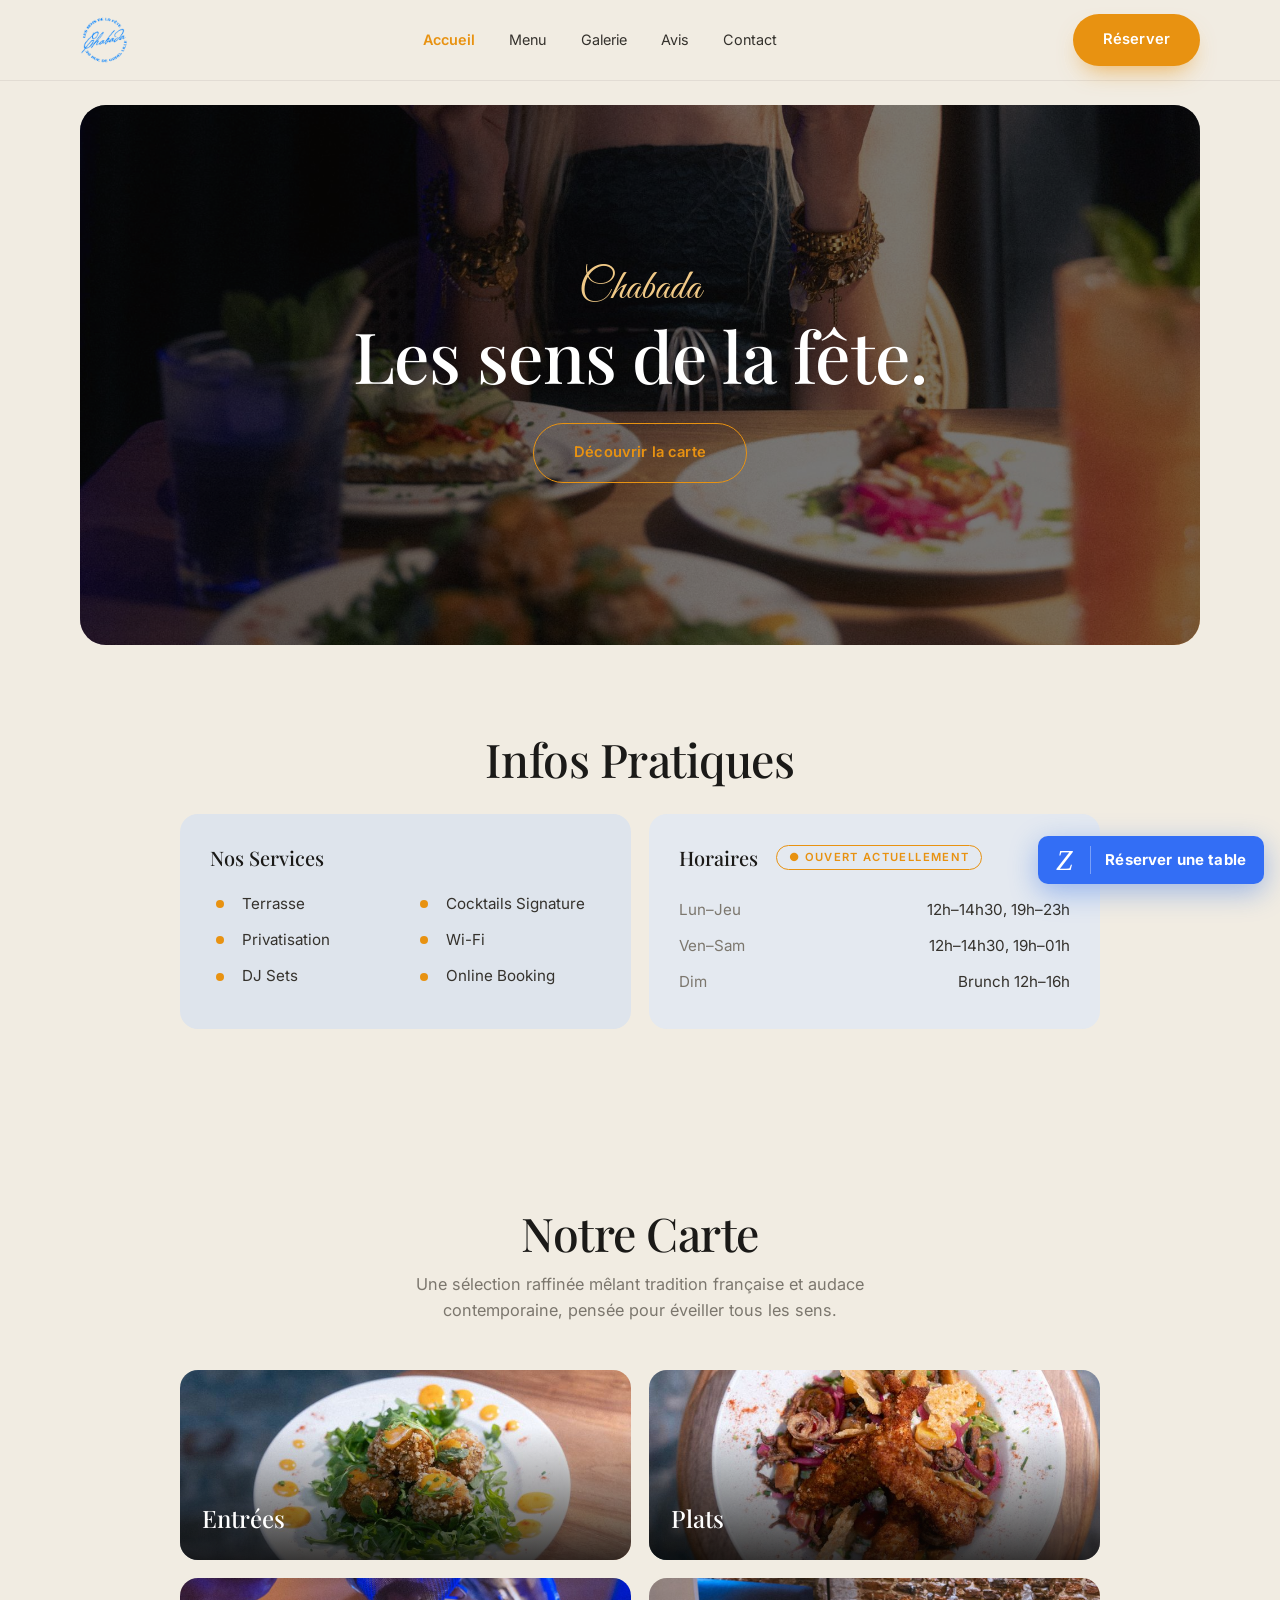
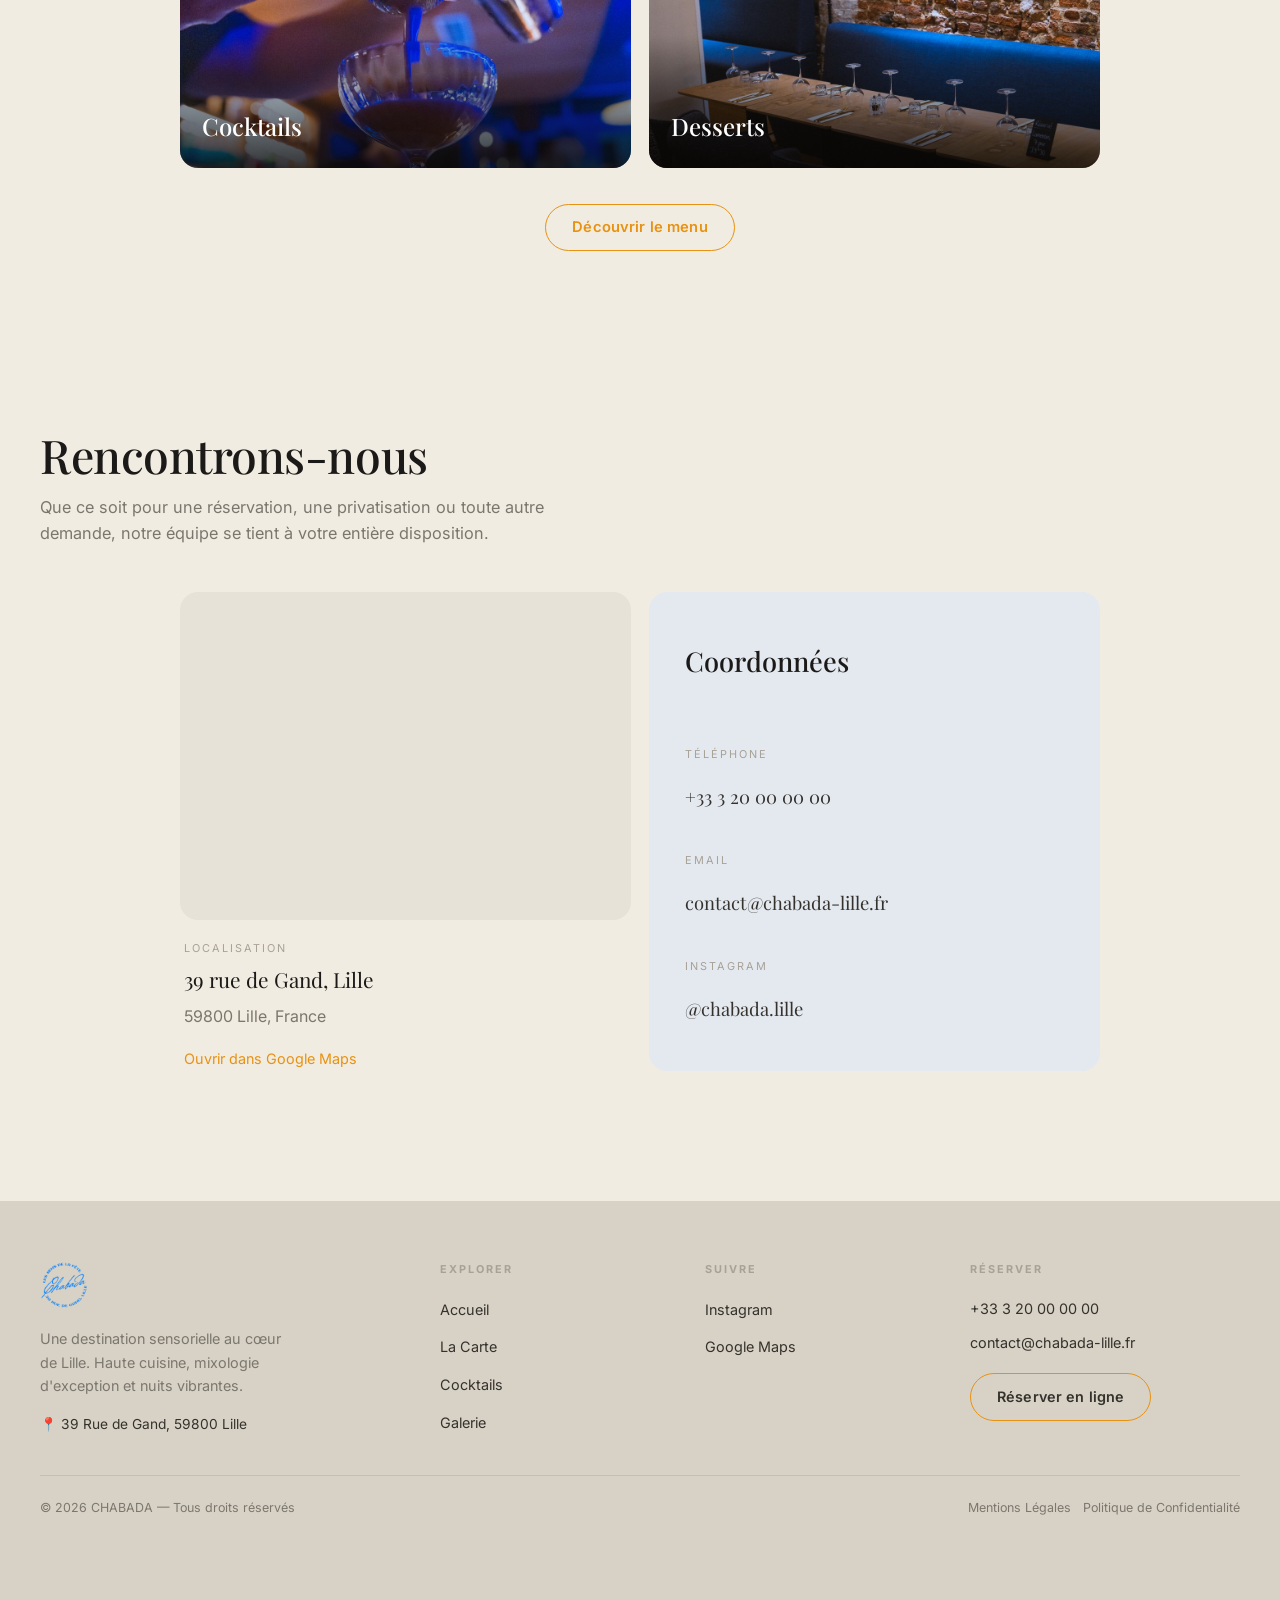
==== index.html @ d6d0cbfa "Initial commit: site CHABADA pour démo Co-authored-by: Cursor <cursoragent@cursor.com>" ====
<!DOCTYPE html>
<html lang="fr">
<head>
<meta charset="UTF-8" />
<meta name="viewport" content="width=device-width, initial-scale=1.0" />
<title>CHABADA — Bar · Restaurant · Cocktails · Lille</title>
<meta name="description" content="CHABADA — Les sens de la fête. Bar, restaurant et cocktails au cœur de Lille. Haute cuisine, mixologie d'exception et nuits vibrantes." />
<link rel="preconnect" href="https://fonts.googleapis.com" />
<link rel="preconnect" href="https://fonts.gstatic.com" crossorigin />
<link href="https://fonts.googleapis.com/css2?family=Playfair+Display:wght@400;500;600;700&family=Inter:wght@400;500;600&family=Great+Vibes&display=swap" rel="stylesheet" />
<link rel="stylesheet" href="styles.css" />
<link rel="icon" href="favicon.png" />
</head>
<body>

<header class="nav" id="nav">
  <div class="wrap">
    <a class="brand" href="index.html">
      <img class="brand-badge" src="logo.png" alt="CHABADA — Les sens de la fête" />
    </a>
    <nav>
      <ul class="nav-links">
        <li><a href="index.html" class="active">Accueil</a></li>
        <li><a href="carte.html">Menu</a></li>
        <li><a href="galerie.html">Galerie</a></li>
        <li><a href="avis.html">Avis</a></li>
        <li><a href="contact.html">Contact</a></li>
      </ul>
    </nav>
    <div class="nav-right">
      <a href="https://bookings.zenchef.com/results?rid=385591" class="btn btn-primary" target="_blank" rel="noopener noreferrer">Réserver</a>
    </div>
    <button class="nav-toggle" aria-label="Menu"><span></span><span></span><span></span></button>
  </div>
</header>

<section class="wrap">
  <div class="hero rounded-section">
    <div class="hero-media">
      <img src="images/hero.jpg" alt="Soirée au Chabada : menu, plats et cocktails" />
    </div>
    <div class="hero-inner">
      <span class="script-mark">Chabada</span>
      <h1 class="display">Les sens de la fête.</h1>
      <a href="carte.html" class="btn btn-ghost btn-lg">Découvrir la carte</a>
    </div>
  </div>
</section>

<section class="section wrap infos">
  <div class="section-head center reveal">
    <h2 class="display">Infos Pratiques</h2>
  </div>
  <div class="info-grid">
    <div class="panel reveal">
      <h3>Nos Services</h3>
      <div style="display:grid;grid-template-columns:1fr 1fr;gap:16px;">
        <ul class="info-list">
          <li><span class="ico" aria-hidden="true"></span> Terrasse</li>
          <li><span class="ico" aria-hidden="true"></span> Privatisation</li>
          <li><span class="ico" aria-hidden="true"></span> DJ Sets</li>
        </ul>
        <ul class="info-list">
          <li><span class="ico" aria-hidden="true"></span> Cocktails Signature</li>
          <li><span class="ico" aria-hidden="true"></span> Wi-Fi</li>
          <li><span class="ico" aria-hidden="true"></span> Online Booking</li>
        </ul>
      </div>
    </div>
    <div class="panel panel-2 reveal">
      <h3>Horaires <span class="status-open">● Ouvert actuellement</span></h3>
      <div class="hours-row"><span class="day">Lun–Jeu</span><span>12h–14h30, 19h–23h</span></div>
      <div class="hours-row"><span class="day">Ven–Sam</span><span>12h–14h30, 19h–01h</span></div>
      <div class="hours-row"><span class="day">Dim</span><span>Brunch 12h–16h</span></div>
    </div>
  </div>
</section>

<section class="section wrap">
  <div class="section-head center reveal">
    <h2 class="display">Notre Carte</h2>
    <p class="section-lead">Une sélection raffinée mêlant tradition française et audace contemporaine, pensée pour éveiller tous les sens.</p>
  </div>
  <div class="carte-grid reveal">
    <a class="carte-card" href="carte.html?tab=entrees"><img src="images/croquettes.jpg" alt="Entrées" loading="lazy"><span>Entrées</span></a>
    <a class="carte-card" href="carte.html?tab=plats"><img src="images/plat-poulet.jpg" alt="Plats" loading="lazy"><span>Plats</span></a>
    <a class="carte-card" href="carte.html?tab=cocktails"><img src="images/cocktails.jpg" alt="Cocktail préparé au bar" loading="lazy"><span>Cocktails</span></a>
    <a class="carte-card" href="carte.html?tab=desserts"><img src="images/vins.jpg" alt="Desserts" loading="lazy"><span>Desserts</span></a>
  </div>
  <div style="text-align:center;margin-top:36px;" class="reveal">
    <a href="carte.html" class="btn btn-ghost">Découvrir le menu</a>
  </div>
</section>

<section class="section wrap">
  <div class="section-head reveal">
    <h2 class="display">Rencontrons-nous</h2>
    <p class="section-lead">Que ce soit pour une réservation, une privatisation ou toute autre demande, notre équipe se tient à votre entière disposition.</p>
  </div>
  <div class="contact-grid">
    <div class="reveal">
      <div class="map-card">
        <iframe title="Localisation CHABADA" width="100%" height="320" style="border:0;filter:grayscale(.35) contrast(1.05);" loading="lazy" referrerpolicy="no-referrer-when-downgrade" allowfullscreen src="https://maps.google.com/maps?q=39+Rue+de+Gand,+59800+Lille,+France&amp;hl=fr&amp;z=16&amp;ie=UTF8&amp;iwloc=&amp;output=embed"></iframe>
      </div>
      <div class="map-meta">
        <div class="label">Localisation</div>
        <div class="addr">39 rue de Gand, Lille</div>
        <p style="color:var(--muted);margin:-8px 0 16px;">59800 Lille, France</p>
        <a href="https://share.google/hMv1XoTxmGASfq7OC" target="_blank" rel="noopener noreferrer" style="color:var(--amber);font-size:.9rem;">Ouvrir dans Google Maps</a>
      </div>
    </div>
    <div class="panel panel-2 reveal contact-direct">
      <h3>Coordonnées</h3>
      <div class="contact-line">
        <span class="label">Téléphone</span>
        <a href="tel:+33320000000">+33 3 20 00 00 00</a>
      </div>
      <div class="contact-line">
        <span class="label">Email</span>
        <a href="mailto:contact@chabada-lille.fr">contact@chabada-lille.fr</a>
      </div>
      <div class="contact-line">
        <span class="label">Instagram</span>
        <a href="https://www.instagram.com/chabada.lille?igsh=djIyaG9nZ2I1MGZv" target="_blank" rel="noopener noreferrer">@chabada.lille</a>
      </div>
    </div>
  </div>
</section>

<footer class="footer">
  <div class="wrap footer-main">
    <div class="about">
      <img class="badge-sm" src="logo.png" alt="CHABADA" />
      <p>Une destination sensorielle au cœur de Lille. Haute cuisine, mixologie d'exception et nuits vibrantes.</p>
      <div class="addr">📍 39 Rue de Gand, 59800 Lille</div>
    </div>
    <div class="fcol"><h5>Explorer</h5><ul><li><a href="index.html">Accueil</a></li><li><a href="carte.html">La Carte</a></li><li><a href="carte.html?tab=cocktails">Cocktails</a></li><li><a href="galerie.html">Galerie</a></li></ul></div>
    <div class="fcol"><h5>Suivre</h5><ul>
      <li><a href="https://www.instagram.com/chabada.lille?igsh=djIyaG9nZ2I1MGZv" target="_blank" rel="noopener noreferrer">Instagram</a></li>
      <li><a href="https://share.google/hMv1XoTxmGASfq7OC" target="_blank" rel="noopener noreferrer">Google Maps</a></li>
    </ul></div>
    <div class="fcol"><h5>Réserver</h5><div class="phone"><a href="tel:+33320000000">+33 3 20 00 00 00</a></div><div class="phone"><a href="mailto:contact@chabada-lille.fr">contact@chabada-lille.fr</a></div><a href="https://bookings.zenchef.com/results?rid=385591" class="btn btn-ghost" target="_blank" rel="noopener noreferrer">Réserver en ligne</a></div>
  </div>
  <div class="wrap footer-bottom">
    <span>© 2026 CHABADA — Tous droits réservés</span>
    <span><a href="mentions-legales.html">Mentions Légales</a> &nbsp; <a href="mentions-legales.html#donnees-personnelles">Politique de Confidentialité</a></span>
  </div>
</footer>

<script src="script.js"></script>
<div class="zc-widget-config" data-restaurant="385591" data-lang="fr" data-position="right" data-hide-default-button="true" data-auto-open="false" data-open-delay="0" aria-hidden="true"></div>
<div class="zenchef-reserve-anchor">
  <a class="zenchef-fab zenchef-fab--fixed" href="#" role="button" aria-label="Réserver une table — cliquer pour ouvrir">
    <span class="zenchef-fab__text">Réserver une table</span>
    <span class="zenchef-fab__divider" aria-hidden="true"></span>
    <span class="zenchef-fab__icon" aria-hidden="true">Z</span>
  </a>
</div>
<script src="js/zenchef-reserve.js"></script>
</body>
</html>
---- styles.css ----
/* ============================================================
   CHABADA — Restaurant, Lille
   Design system extracted from Figma
   ============================================================ */

:root {
  --cream:        #F1ECE2;
  --cream-2:      #ECE5D8;
  --card:         #DEE4EC;
  --card-2:       #E4E9F0;
  --ink:          #1B1A18;
  --ink-soft:     #35322D;
  --muted:        #7C776E;
  --muted-2:      #A7A196;
  --amber:        #E89211;
  --amber-hover:  #CE7E07;
  --footer:       #D8D2C6;
  --line:         rgba(27, 26, 24, 0.12);
  --line-soft:    rgba(27, 26, 24, 0.07);
  --radius:       18px;
  --radius-lg:    26px;
  --maxw:         1200px;
  --nav-h:        81px;
  --shadow:       0 24px 60px -30px rgba(27, 26, 24, 0.35);

  --font-serif: "Playfair Display", Georgia, "Times New Roman", serif;
  --font-sans:  "Inter", -apple-system, BlinkMacSystemFont, "Segoe UI", sans-serif;
  --font-script:"Great Vibes", cursive;
}

* { box-sizing: border-box; margin: 0; padding: 0; }

html { scroll-behavior: smooth; }

body {
  font-family: var(--font-sans);
  background: var(--cream);
  color: var(--ink);
  line-height: 1.6;
  -webkit-font-smoothing: antialiased;
  text-rendering: optimizeLegibility;
  overflow-x: hidden;
}

img { max-width: 100%; display: block; }
a { color: inherit; text-decoration: none; }
button { font-family: inherit; cursor: pointer; }

.wrap { width: 100%; max-width: var(--maxw); margin: 0 auto; padding: 0 40px; }

/* ---------- Typography ---------- */
.display {
  font-family: var(--font-serif);
  font-weight: 500;
  line-height: 1.05;
  letter-spacing: -0.01em;
  color: var(--ink);
}
h1.display { font-size: clamp(2.6rem, 6vw, 4.4rem); }
h2.display { font-size: clamp(2rem, 4vw, 2.9rem); }

.script { font-family: var(--font-script); font-weight: 400; }

.eyebrow {
  font-size: 0.72rem;
  letter-spacing: 0.22em;
  text-transform: uppercase;
  color: var(--amber);
  font-weight: 600;
}
.section-lead {
  color: var(--muted);
  max-width: 560px;
  font-size: 1.02rem;
  margin-top: 14px;
}

/* ---------- Buttons ---------- */
.btn {
  display: inline-flex;
  align-items: center;
  gap: 10px;
  border: none;
  border-radius: 999px;
  padding: 14px 30px;
  font-size: 0.92rem;
  font-weight: 600;
  letter-spacing: 0.01em;
  transition: transform .18s ease, background .18s ease, box-shadow .18s ease;
}
.btn-primary { background: var(--amber); color: #fff; box-shadow: 0 12px 24px -10px rgba(232,146,17,.7); }
.btn-primary:hover { background: var(--amber-hover); transform: translateY(-2px); }
.btn-ghost { background: transparent; border: 1.5px solid var(--amber); color: var(--amber); padding: 11px 26px; }
.btn-ghost:hover { background: var(--amber); color: #fff; }
.btn-block { width: 100%; justify-content: center; }
.btn-lg { padding: 17px 40px; }

/* ---------- Top navigation ---------- */
.nav {
  position: sticky;
  top: 0;
  z-index: 50;
  height: var(--nav-h);
  display: flex;
  align-items: center;
  background: rgba(241, 236, 226, 0.82);
  backdrop-filter: blur(14px);
  border-bottom: 1px solid var(--line-soft);
}
.nav .wrap { display: flex; align-items: center; justify-content: space-between; }
.brand { display: flex; align-items: center; gap: 12px; }
.brand-badge { width: 48px; height: 48px; object-fit: contain; display: block; }
.nav-links { display: flex; gap: 34px; list-style: none; }
.nav-links a {
  font-size: 0.9rem;
  color: var(--ink-soft);
  position: relative;
  padding: 4px 0;
  transition: color .15s ease;
}
.nav-links a:hover { color: var(--ink); }
.nav-links a.active { color: var(--amber); font-weight: 600; }
.nav-right { display: flex; align-items: center; gap: 22px; }
.nav-toggle { display: none; background: none; border: none; }
.nav-toggle span { display: block; width: 24px; height: 2px; background: var(--ink); margin: 5px 0; transition: .25s; }

/* ---------- Hero (home) ---------- */
.hero {
  position: relative;
  min-height: 540px;
  border-radius: 0;
  overflow: hidden;
  display: flex;
  align-items: center;
  justify-content: center;
  text-align: center;
  color: #fff;
  margin-top: 24px;
}
.hero-media { position: absolute; inset: 0; }
.hero-media img { width: 100%; height: 100%; object-fit: cover; }
.hero-media::after {
  content: "";
  position: absolute; inset: 0;
  background: rgba(10,8,6,.55);
}
.hero-inner { position: relative; z-index: 2; padding: 40px 24px; }
.hero .eyebrow { color: #f0c987; }
.hero h1 { color: #fff; margin: 6px 0 30px; }
.hero .script-mark { font-family: var(--font-script); font-size: 2.6rem; color: #f0c987; display: block; line-height: 1.1; }
.rounded-section { border-radius: var(--radius-lg); overflow: hidden; }

/* generic section spacing */
.section { padding: 90px 0; }
.section-head { margin-bottom: 46px; }
.section-head.center { text-align: center; }
.section-head.center .section-lead { margin-left: auto; margin-right: auto; }

/* ---------- Panels / cards ---------- */
.panel {
  background: var(--card);
  border-radius: var(--radius);
  padding: 36px;
}
.panel-2 { background: var(--card-2); }

/* Infos pratiques */
.infos .section-head { margin-bottom: 30px; }
.infos .info-grid { max-width: 920px; margin: 0 auto; gap: 18px; }
.infos .panel { padding: 28px 30px; }
.infos .panel h3 { font-size: 1.25rem; margin-bottom: 18px; }
.infos .info-list { gap: 12px; }
.info-grid { display: grid; grid-template-columns: 1fr 1fr; gap: 24px; margin-top: 34px; }
.info-list { list-style: none; display: grid; gap: 18px; }
.info-list li { display: flex; align-items: center; gap: 12px; color: var(--ink-soft); font-size: .95rem; }
.info-list .ico { flex: none; width: 8px; height: 8px; border-radius: 50%; background: var(--amber); margin: 0 6px; }
.panel h3 { font-family: var(--font-serif); font-size: 1.4rem; font-weight: 500; margin-bottom: 22px; display: flex; flex-wrap: wrap; align-items: center; gap: 10px 18px; }
.hours-row { display: flex; justify-content: space-between; padding: 6px 0; font-size: .95rem; color: var(--ink-soft); }
.hours-row .day { color: var(--muted); }
.status-open { font-family: var(--font-sans); color: var(--amber); font-size: .7rem; letter-spacing: .12em; text-transform: uppercase; font-weight: 600; padding: 6px 12px; border: 1px solid currentColor; border-radius: 999px; line-height: 1; }

/* ---------- Carte category cards (home) ---------- */
.carte-grid { display: grid; grid-template-columns: 1fr 1fr; gap: 18px; max-width: 920px; margin: 0 auto; }
.carte-card {
  position: relative;
  height: 190px;
  border-radius: var(--radius);
  overflow: hidden;
  display: flex;
  align-items: flex-end;
}
.carte-card img { position: absolute; inset: 0; width: 100%; height: 100%; object-fit: cover; transition: transform .6s ease; }
.carte-card::after { content:""; position:absolute; inset:0; background: linear-gradient(180deg, transparent 30%, rgba(8,6,4,.8) 100%); }
.carte-card span {
  position: relative; z-index: 2; color: #fff;
  font-family: var(--font-serif); font-size: 1.5rem; font-weight: 500;
  padding: 22px;
}
.carte-card:hover img { transform: scale(1.06); }

/* ---------- Contact / map / form ---------- */
.contact-grid { display: grid; grid-template-columns: 1fr 1fr; gap: 18px; max-width: 920px; margin: 0 auto; }
.map-card { border-radius: var(--radius); overflow: hidden; background: #e7e2d7; min-height: 260px; position: relative; }
.map-card img { width: 100%; height: 100%; object-fit: cover; filter: grayscale(.2); }
.map-meta { padding: 20px 4px 0; }
.map-meta .label { font-size: .68rem; letter-spacing: .18em; text-transform: uppercase; color: var(--muted-2); }
.map-meta .addr { font-family: var(--font-serif); font-size: 1.3rem; margin: 6px 0 16px; }

.form { display: grid; gap: 22px; }
.field { display: grid; gap: 8px; }
.field label { font-size: .68rem; letter-spacing: .16em; text-transform: uppercase; color: var(--muted); font-weight: 600; }
.field input, .field textarea, .field select {
  font-family: inherit; font-size: .98rem; color: var(--ink);
  background: transparent; border: none; border-bottom: 1.5px solid var(--line);
  padding: 10px 2px; outline: none; transition: border-color .2s;
}
.field input:focus, .field textarea:focus, .field select:focus { border-color: var(--amber); }
.field textarea { resize: vertical; min-height: 60px; }
.form-row { display: grid; grid-template-columns: 1fr 1fr; gap: 22px; }

/* ---------- La Carte (menu) ---------- */
.page-head .menu-mode { margin-top: 20px; }
.menu-mode {
  display: flex;
  flex-wrap: wrap;
  align-items: baseline;
  gap: 28px;
}
.menu-mode-link {
  display: inline-block;
  font-family: var(--font-serif);
  font-size: 1.15rem;
  font-weight: 500;
  line-height: 1.3;
  color: var(--muted);
  background: transparent;
  box-shadow: none;
  padding: 0 0 4px;
  margin: 0;
  text-decoration: none;
  appearance: none;
  -webkit-appearance: none;
  border-top: 0;
  border-left: 0;
  border-right: 0;
  border-bottom: 2px solid transparent;
}
.menu-mode-link:hover { color: var(--ink); }
.menu-mode-link.is-active {
  color: var(--ink);
  border-bottom-color: #E89211;
}
.menu-tabs { display: flex; flex-wrap: wrap; gap: 22px; align-items: center; margin: 8px 0 44px; }
.tab[hidden] { display: none !important; }
.tab {
  display: inline;
  border: 0;
  background: none;
  box-shadow: none;
  appearance: none;
  -webkit-appearance: none;
  padding: 0;
  border-radius: 0;
  color: var(--muted);
  font-size: .92rem;
  font-weight: 500;
}
.tab:hover { background: none; color: var(--ink); }
.tab.active { background: none; color: var(--ink); }
.search-box { margin-left: auto; display: flex; align-items: center; gap: 8px; background: #fff; border-radius: 999px; padding: 9px 18px; border: 1px solid var(--line); }
.search-box input { border: none; outline: none; background: transparent; font-family: inherit; font-size: .9rem; }
.menu-layout { display: grid; grid-template-columns: 1.15fr 0.85fr; gap: 46px; align-items: start; }
.menu-list { display: grid; }
.menu-item { padding: 22px 0; border-bottom: 1px solid var(--line-soft); }
.menu-item--has-image { cursor: pointer; transition: background .15s ease; border-radius: 10px; padding-left: 10px; padding-right: 10px; margin-left: -10px; margin-right: -10px; }
.menu-item--has-image:hover { background: rgba(0,0,0,.03); }
.menu-item-head { display: flex; justify-content: space-between; align-items: baseline; gap: 16px; }
.menu-item-head h4 { font-family: var(--font-serif); font-size: 1.3rem; font-weight: 500; }
.menu-item-head .price { color: var(--amber); font-weight: 600; white-space: nowrap; }
.menu-item p { color: var(--muted); font-size: .86rem; margin-top: 8px; max-width: 460px; }
.menu-item-allergens { font-size: .78rem !important; color: var(--muted-2) !important; }
.menu-empty { color: var(--muted); font-size: .95rem; padding: 28px 0; }
.contact-direct { display: grid; gap: 28px; }
.contact-direct h3 { font-family: var(--font-serif); font-size: 1.7rem; font-weight: 500; }
.contact-direct .contact-line { display: grid; gap: 6px; }
.contact-direct .contact-line .label { font-size: .68rem; letter-spacing: .18em; text-transform: uppercase; color: var(--muted-2); }
.contact-direct .contact-line a { color: var(--ink-soft); font-size: 1.15rem; font-family: var(--font-serif); }
.contact-direct .contact-line a:hover { color: var(--amber); }
.legal-doc { max-width: 720px; padding-bottom: 80px; }
.legal-doc-title { font-family: var(--font-serif); font-size: clamp(2rem, 4vw, 2.8rem); font-weight: 500; margin-bottom: 10px; }
.legal-doc-updated { color: var(--muted); font-size: .9rem; margin-bottom: 36px; }
.legal-section { display: grid; gap: 16px; }
.legal-section h2 { font-family: var(--font-serif); font-size: 1.4rem; font-weight: 500; }
.legal-section p { color: var(--ink-soft); line-height: 1.65; }
.legal-section a { color: var(--amber); }
.legal-doc-back { margin-top: 40px; }
.legal-doc-back a { color: var(--ink-soft); }
.menu-feature { position: relative; border-radius: var(--radius); overflow: hidden; min-height: 420px; display: flex; align-items: flex-end; color: #fff; position: sticky; top: 110px; }
.menu-feature img { position: absolute; inset: 0; width: 100%; height: 100%; object-fit: cover; }
.menu-feature::after { content:""; position:absolute; inset:0; background: linear-gradient(180deg, transparent 40%, rgba(6,5,4,.82) 100%); }
.menu-feature .cap { position: relative; z-index: 2; padding: 28px; }
.menu-feature .cap small { font-size: .68rem; letter-spacing: .18em; text-transform: uppercase; color: #f0c987; }
.menu-feature .cap h3 { font-family: var(--font-serif); font-size: 1.8rem; font-weight: 500; margin-top: 6px; }

/* ---------- Galerie ---------- */
.gallery { columns: 4; column-gap: 14px; }
.gallery figure { break-inside: avoid; margin-bottom: 14px; border-radius: var(--radius); overflow: hidden; }
.gallery img { width: 100%; transition: transform .6s ease; }
.gallery figure:hover img { transform: scale(1.05); }

/* ---------- Avis ---------- */
.avis-head { text-align: center; }
.avis-head h1 { justify-content: center; }
.avis-head .section-lead { margin: 0 auto; }
.avis-cta { text-align: center; margin-top: 36px; }
.reviews-grid { display: grid; grid-template-columns: repeat(3, 1fr); gap: 18px; }
.review {
  background: var(--card-2); border-radius: var(--radius); padding: 26px;
  display: flex; flex-direction: column; gap: 14px;
}
.review.tall { grid-row: span 1; }
.stars { color: var(--amber); letter-spacing: 3px; font-size: .95rem; }
.review q { font-family: var(--font-serif); font-size: 1.08rem; font-weight: 500; line-height: 1.4; quotes: "“" "”"; }
.review-foot { display: flex; justify-content: space-between; align-items: flex-end; margin-top: auto; }
.review-foot .who { color: var(--amber); font-weight: 600; font-size: .8rem; letter-spacing: .05em; }
.review-foot .who small { display:block; color: var(--muted); font-weight: 400; letter-spacing: 0; }
.review-foot .when { color: var(--muted-2); font-size: .8rem; }
.review-media { position: relative; overflow: hidden; padding: 0; min-height: 300px; display:flex; align-items:flex-end; color:#fff; }
.review-media img { position:absolute; inset:0; width:100%; height:100%; object-fit:cover; }
.review-media::after { content:""; position:absolute; inset:0; background: linear-gradient(180deg,transparent 45%, rgba(6,5,4,.8)); }
.review-media h3 { position: relative; z-index:2; font-family: var(--font-serif); font-size:1.5rem; font-weight:500; padding: 26px; }

/* ---------- Reservation ---------- */
.reserve-wrap { min-height: calc(100vh - var(--nav-h)); display: grid; place-items: center; padding: 60px 0; }
.reserve-card {
  width: 100%; max-width: 520px; background: var(--cream-2);
  border-radius: var(--radius-lg); padding: 46px; box-shadow: var(--shadow);
}
.reserve-card .badge-lg { width: 72px; height: 72px; object-fit: contain; display:block; margin-bottom: 22px; }
.reserve-card h2 { font-family: var(--font-serif); font-weight: 500; font-size: 2rem; margin-bottom: 30px; }

/* ---------- Page header (inner pages) ---------- */
.page-head { padding-block: 70px 10px; }
.center-head { text-align: center; }
.center-head h1 { justify-content: center; }
.center-head .section-lead { margin: 0 auto; }
.page-head h1 { display: flex; align-items: baseline; gap: 18px; flex-wrap: wrap; }
.page-head .script { font-size: clamp(2.4rem,5vw,3.6rem); color: var(--ink); font-weight: 400; }

/* ---------- Footer ---------- */
.footer { background: var(--footer); margin-top: 40px; }
.footer-main { display: grid; grid-template-columns: 1.6fr 1fr 1fr 1.2fr; gap: 40px; padding: 60px 0 40px; }
.footer .about { max-width: 260px; color: var(--muted); font-size: .9rem; }
.footer .about .badge-sm { width: 48px; height: 48px; object-fit: contain; display:block; margin-bottom: 18px; }
.footer .addr { display:flex; gap:8px; align-items:center; margin-top: 16px; color: var(--ink-soft); font-size: .86rem; }
.footer col, .footer .fcol { display: block; }
.fcol h5 { font-size: .68rem; letter-spacing: .18em; text-transform: uppercase; color: var(--muted-2); margin-bottom: 18px; }
.fcol ul { list-style: none; display: grid; gap: 12px; }
.fcol a { color: var(--ink-soft); font-size: .9rem; }
.fcol a:hover { color: var(--amber); }
.footer .phone { color: var(--ink-soft); font-size: .95rem; margin-bottom: 10px; }
.footer .phone a { color: inherit; }
.footer .fcol .btn { margin-top: 8px; }
.footer-bottom { border-top: 1px solid rgba(27,26,24,.1); padding: 22px 0 90px; display: flex; justify-content: space-between; font-size: .78rem; color: var(--muted); }
.footer-bottom a { color: var(--muted); }
.footer-bottom a:hover { color: var(--ink); }

/* ---------- Reveal animation (progressive enhancement) ---------- */
/* Content is visible by default; only hidden once JS confirms it can animate it back in. */
.js .reveal { opacity: 0; transform: translateY(22px); transition: opacity .7s ease, transform .7s ease; }
.js .reveal.in { opacity: 1; transform: none; }
@media (prefers-reduced-motion: reduce) {
  .js .reveal { opacity: 1; transform: none; transition: none; }
}

/* ---------- Responsive ---------- */
@media (max-width: 900px) {
  .wrap { padding: 0 22px; }
  .nav-links, .nav-right .btn { display: none; }
  .nav-toggle { display: block; }
  .nav.open .nav-links {
    display: flex; position: absolute; top: var(--nav-h); left: 0; right: 0;
    flex-direction: column; gap: 4px; background: var(--cream); padding: 18px 22px;
    border-bottom: 1px solid var(--line);
  }
  .nav.open .nav-right { display: flex; }
  .info-grid, .carte-grid, .contact-grid, .reviews-grid, .menu-layout, .form-row { grid-template-columns: 1fr; }
  .gallery { columns: 3; }
  .footer-main { grid-template-columns: 1fr 1fr; gap: 30px; }
  .section { padding: 60px 0; }
  .menu-feature { position: static; min-height: 300px; }
  .footer .about { grid-column: 1 / -1; }
}
@media (max-width: 520px) {
  .gallery { columns: 2; column-gap: 10px; }
  .gallery figure { margin-bottom: 10px; }
  .footer-main { grid-template-columns: 1fr; }
  .reserve-card { padding: 30px 24px; }
  .panel { padding: 26px; }
}

/* ---------- Zenchef (même bouton que Resto open soon) ---------- */
.zenchef-fab {
  display: inline-flex;
  align-items: center;
  min-height: 48px;
  padding: 0;
  border: 0;
  border-radius: 10px;
  background: #336ef5;
  color: #fff;
  text-decoration: none;
  box-shadow: 0 8px 28px rgba(33, 102, 232, 0.4);
  transition: transform .2s ease, box-shadow .2s ease;
}
.zenchef-reserve-anchor {
  position: fixed;
  right: max(16px, env(safe-area-inset-right, 0px));
  bottom: max(16px, env(safe-area-inset-bottom, 0px));
  z-index: 9999;
  display: flex;
  flex-direction: column;
  align-items: flex-end;
  gap: 12px;
}
.zenchef-reserve-anchor .zenchef-fab--fixed {
  position: relative;
  left: auto !important;
  right: auto !important;
  bottom: auto !important;
  top: auto !important;
  flex-direction: row-reverse;
}
.zenchef-fab--fixed {
  position: fixed;
  left: auto !important;
  right: max(16px, env(safe-area-inset-right, 0px)) !important;
  bottom: max(16px, env(safe-area-inset-bottom, 0px)) !important;
  top: auto !important;
  flex-direction: row-reverse;
  z-index: 9999;
}
body .zc-widget-button,
body .zc-floating-button,
body [data-zc-floating],
body button[class*="zc-"]:not(.zenchef-fab),
body a[class*="zc-"][class*="button"]:not(.zenchef-fab),
body div[class*="zc-floating"]:not(.zenchef-fab),
body div[class*="zc-button"]:not(.zenchef-fab) {
  display: none !important;
  visibility: hidden !important;
  pointer-events: none !important;
}
.zc-booking-panel-positioned { pointer-events: auto !important; visibility: visible !important; background: transparent !important; box-shadow: none !important; border: 0 !important; border-radius: 0 !important; }
html.zc-panel-above-fab iframe.zc-booking-panel-positioned { min-height: 440px; background: transparent !important; }
html:not(.zc-user-opened) iframe[src*="zenchef"],
html:not(.zc-user-opened) iframe[src*="bookings.zenchef"] {
  display: none !important;
  visibility: hidden !important;
  pointer-events: none !important;
}
.zenchef-fab:hover { transform: translateY(-2px); box-shadow: 0 12px 36px rgba(33, 102, 232, .5); color: #fff; }
.zenchef-fab:focus-visible { outline: 2px solid var(--ink); outline-offset: 3px; }
.zenchef-fab__icon {
  display: flex; align-items: center; justify-content: center;
  width: 52px; flex-shrink: 0;
  font-family: Georgia, "Times New Roman", serif;
  font-size: 30px; font-style: italic; font-weight: 400; line-height: 1; color: #fff;
}
.zenchef-fab__divider { width: 1px; height: 28px; flex-shrink: 0; background: rgba(255,255,255,.35); }
.zenchef-fab__text {
  padding: 0 18px 0 14px;
  font-family: var(--font-sans);
  font-size: 15px; font-weight: 700; line-height: 1.2; letter-spacing: .01em;
  white-space: nowrap; color: #fff;
}
@media (max-width: 480px) {
  .zenchef-fab { min-height: 44px; }
  .zenchef-fab__icon { width: 46px; font-size: 26px; }
  .zenchef-fab__text { padding: 0 14px 0 12px; font-size: 14px; }
}
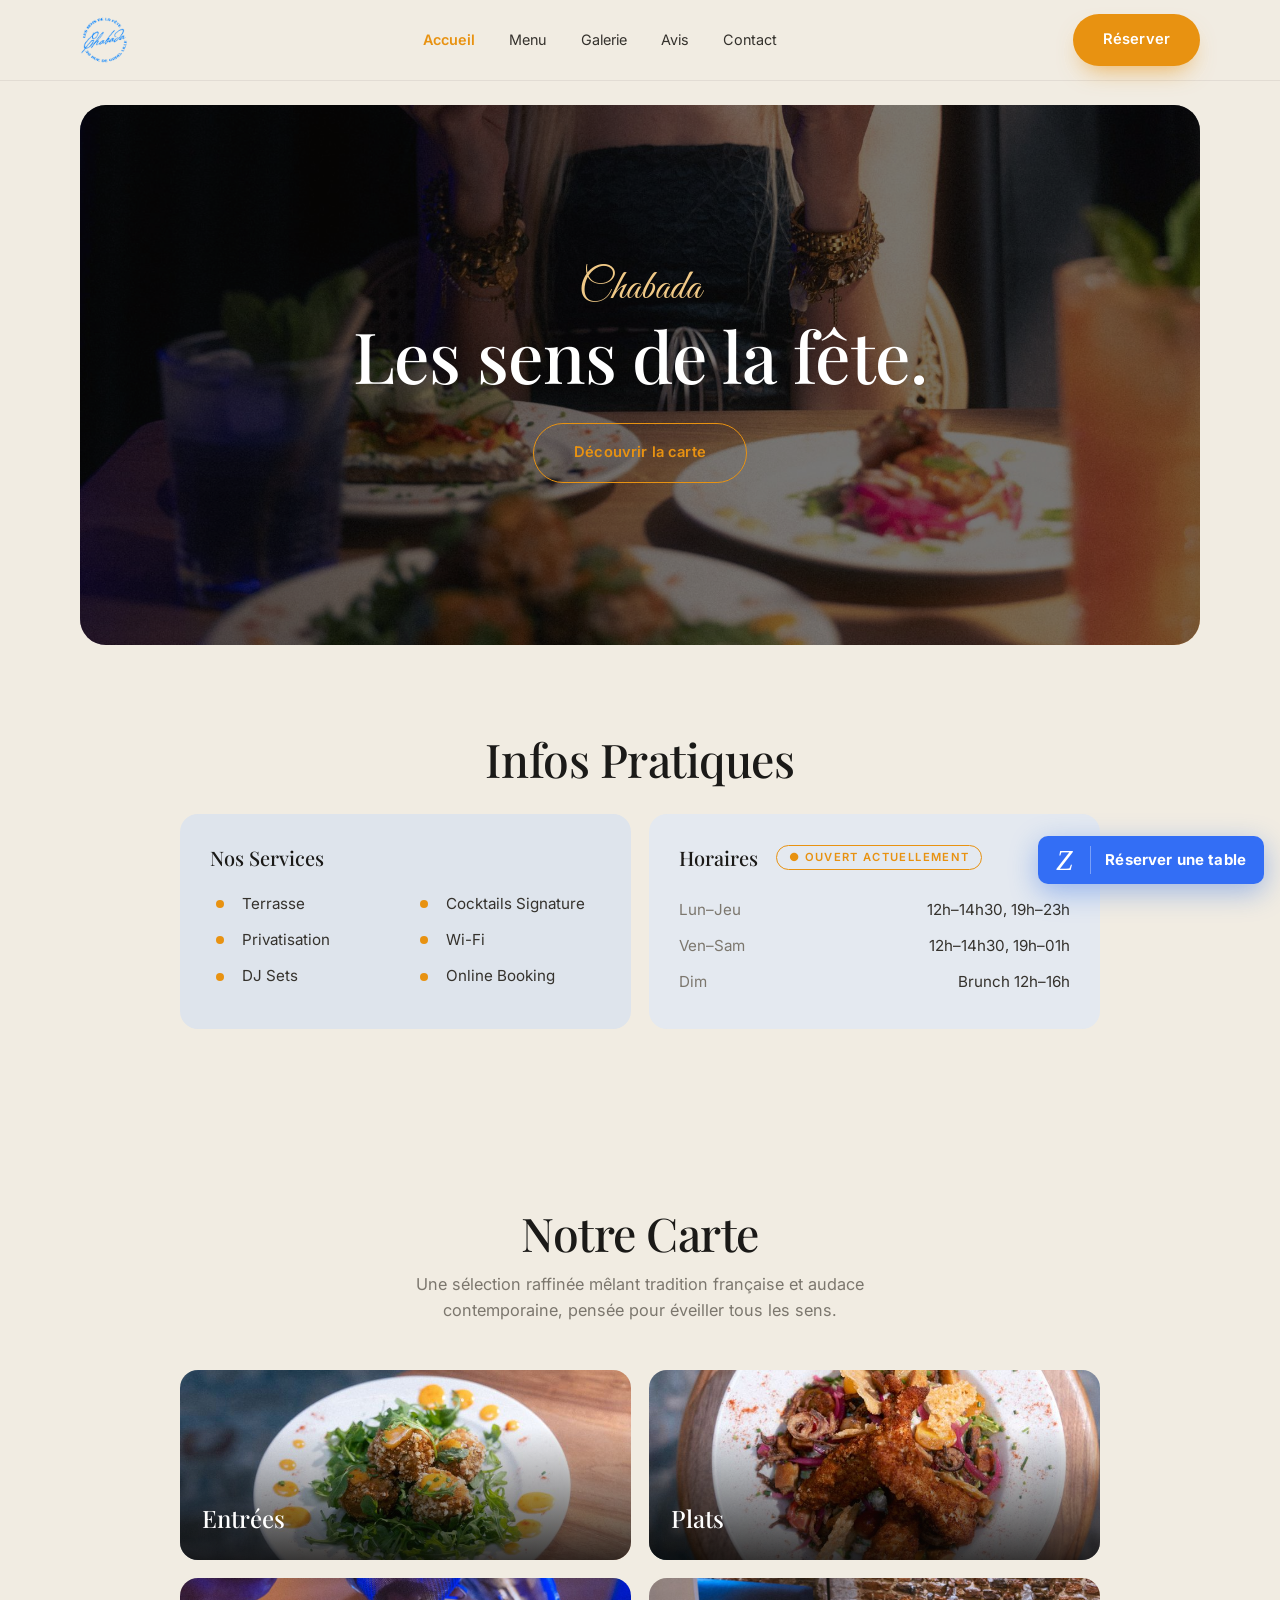
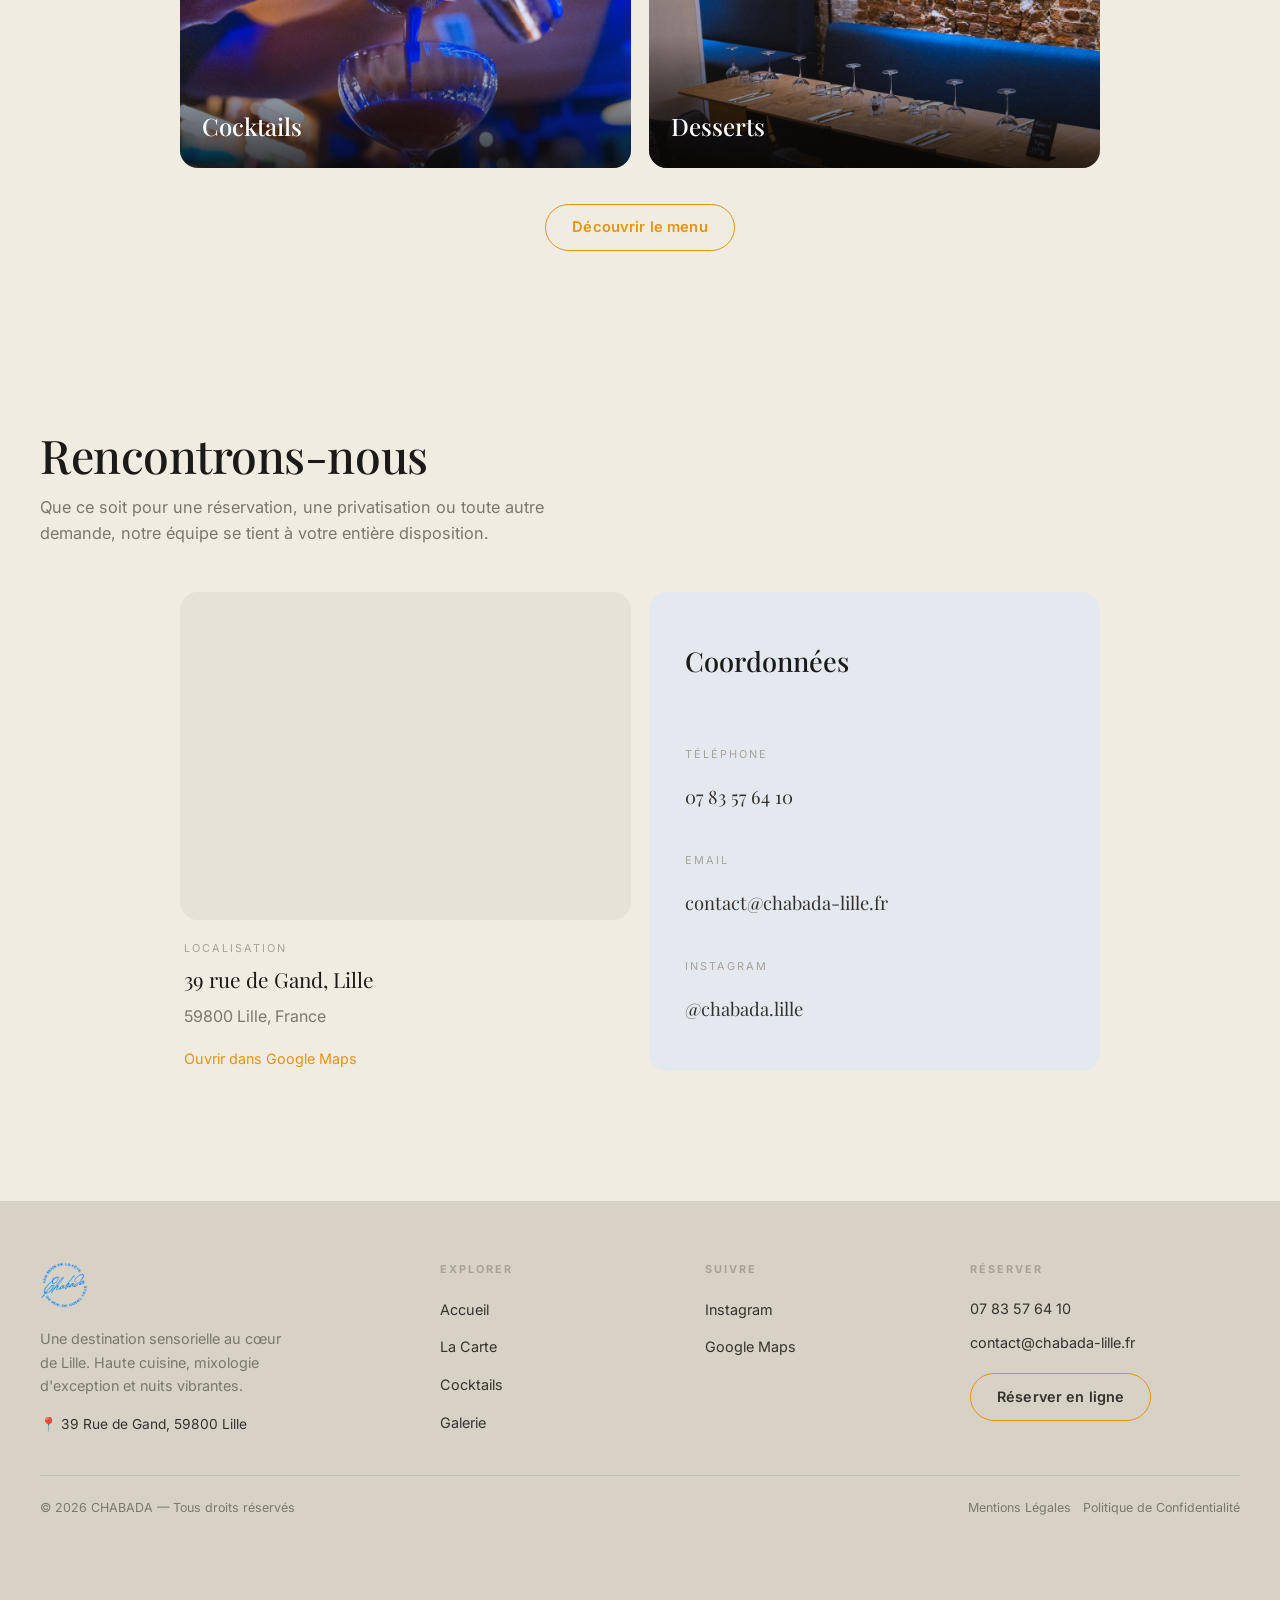
==== commit 3da851f2: "Simplifie le texte galerie et complete les mentions legales. Co-authored-by: Cursor <cursoragent@cur" ====
--- a/index.html
+++ b/index.html
@@ -1,4 +1,4 @@
-<!DOCTYPE html>
+﻿<!DOCTYPE html>
 <html lang="fr">
 <head>
 <meta charset="UTF-8" />
@@ -113,7 +113,7 @@
       <h3>Coordonnées</h3>
       <div class="contact-line">
         <span class="label">Téléphone</span>
-        <a href="tel:+33320000000">+33 3 20 00 00 00</a>
+        <a href="tel:+33783576410">07 83 57 64 10</a>
       </div>
       <div class="contact-line">
         <span class="label">Email</span>
@@ -139,7 +139,7 @@
       <li><a href="https://www.instagram.com/chabada.lille?igsh=djIyaG9nZ2I1MGZv" target="_blank" rel="noopener noreferrer">Instagram</a></li>
       <li><a href="https://share.google/hMv1XoTxmGASfq7OC" target="_blank" rel="noopener noreferrer">Google Maps</a></li>
     </ul></div>
-    <div class="fcol"><h5>Réserver</h5><div class="phone"><a href="tel:+33320000000">+33 3 20 00 00 00</a></div><div class="phone"><a href="mailto:contact@chabada-lille.fr">contact@chabada-lille.fr</a></div><a href="https://bookings.zenchef.com/results?rid=385591" class="btn btn-ghost" target="_blank" rel="noopener noreferrer">Réserver en ligne</a></div>
+    <div class="fcol"><h5>Réserver</h5><div class="phone"><a href="tel:+33783576410">07 83 57 64 10</a></div><div class="phone"><a href="mailto:contact@chabada-lille.fr">contact@chabada-lille.fr</a></div><a href="https://bookings.zenchef.com/results?rid=385591" class="btn btn-ghost" target="_blank" rel="noopener noreferrer">Réserver en ligne</a></div>
   </div>
   <div class="wrap footer-bottom">
     <span>© 2026 CHABADA — Tous droits réservés</span>
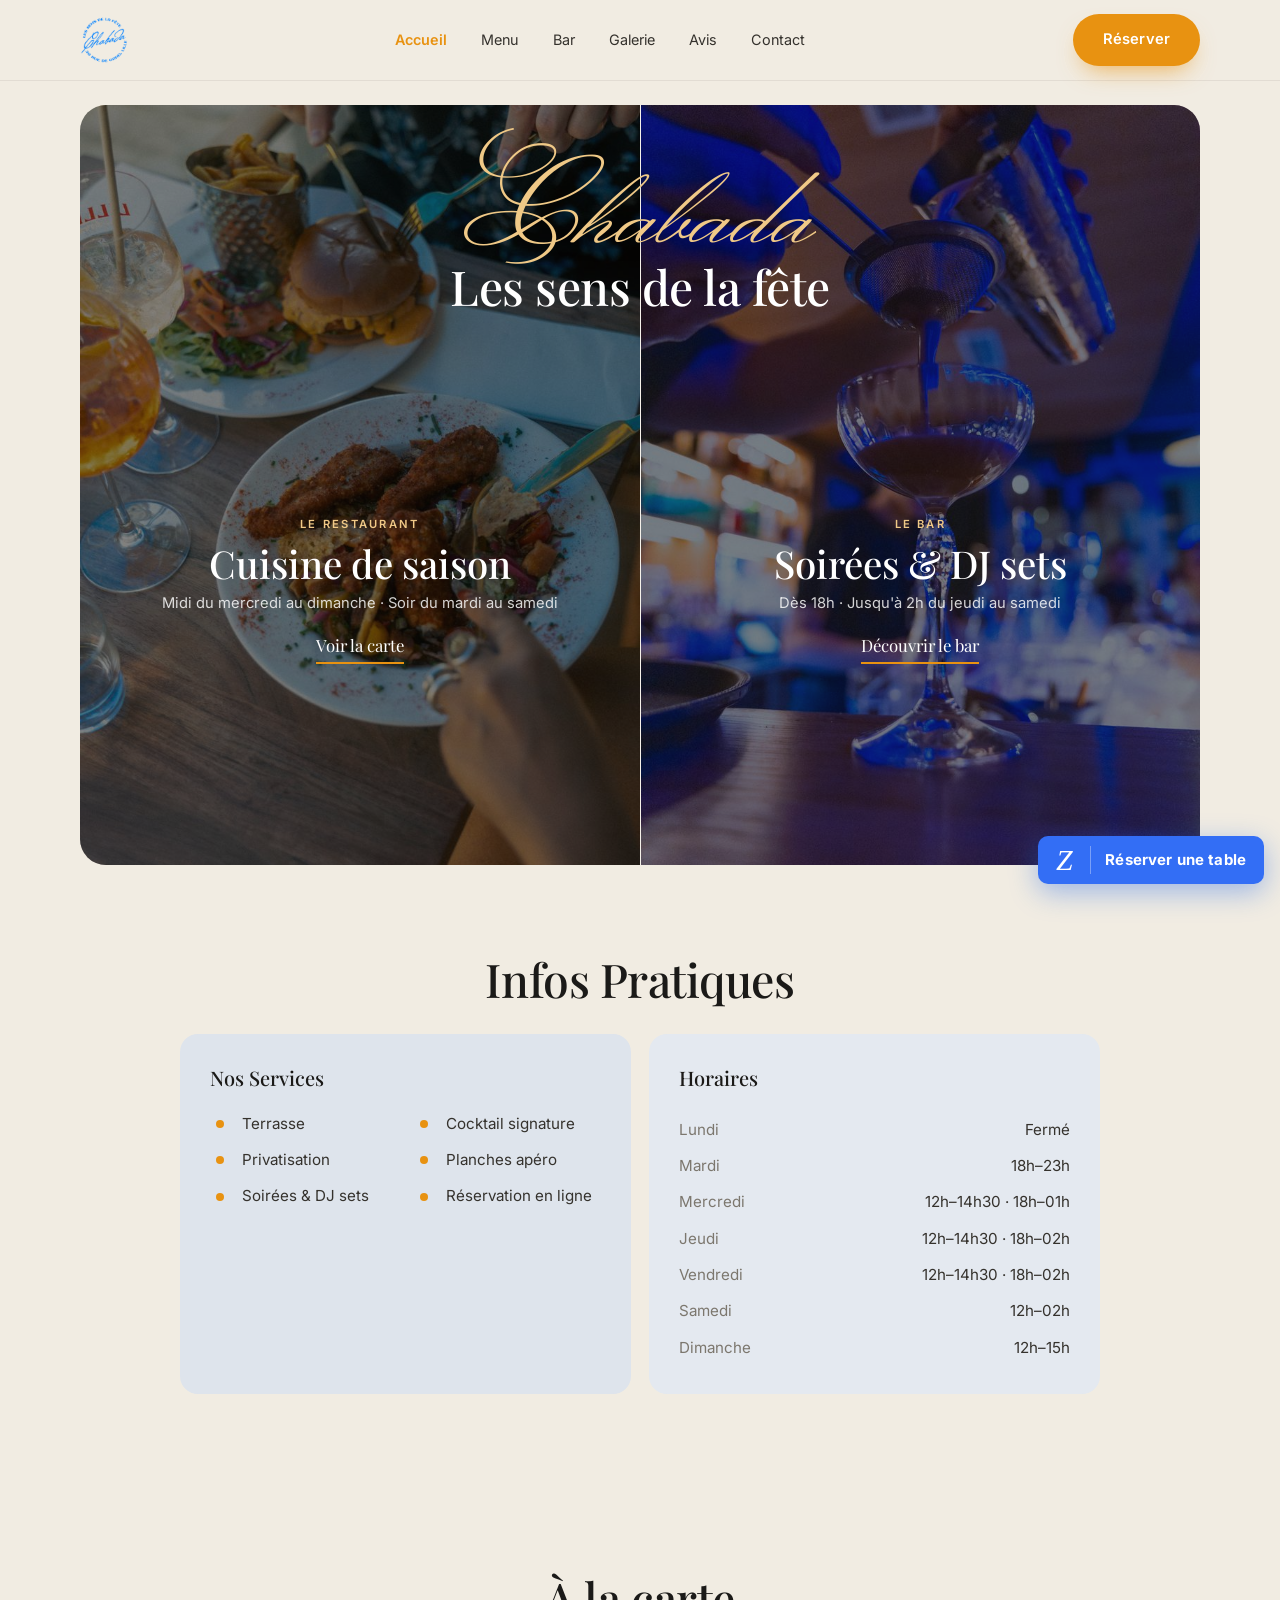
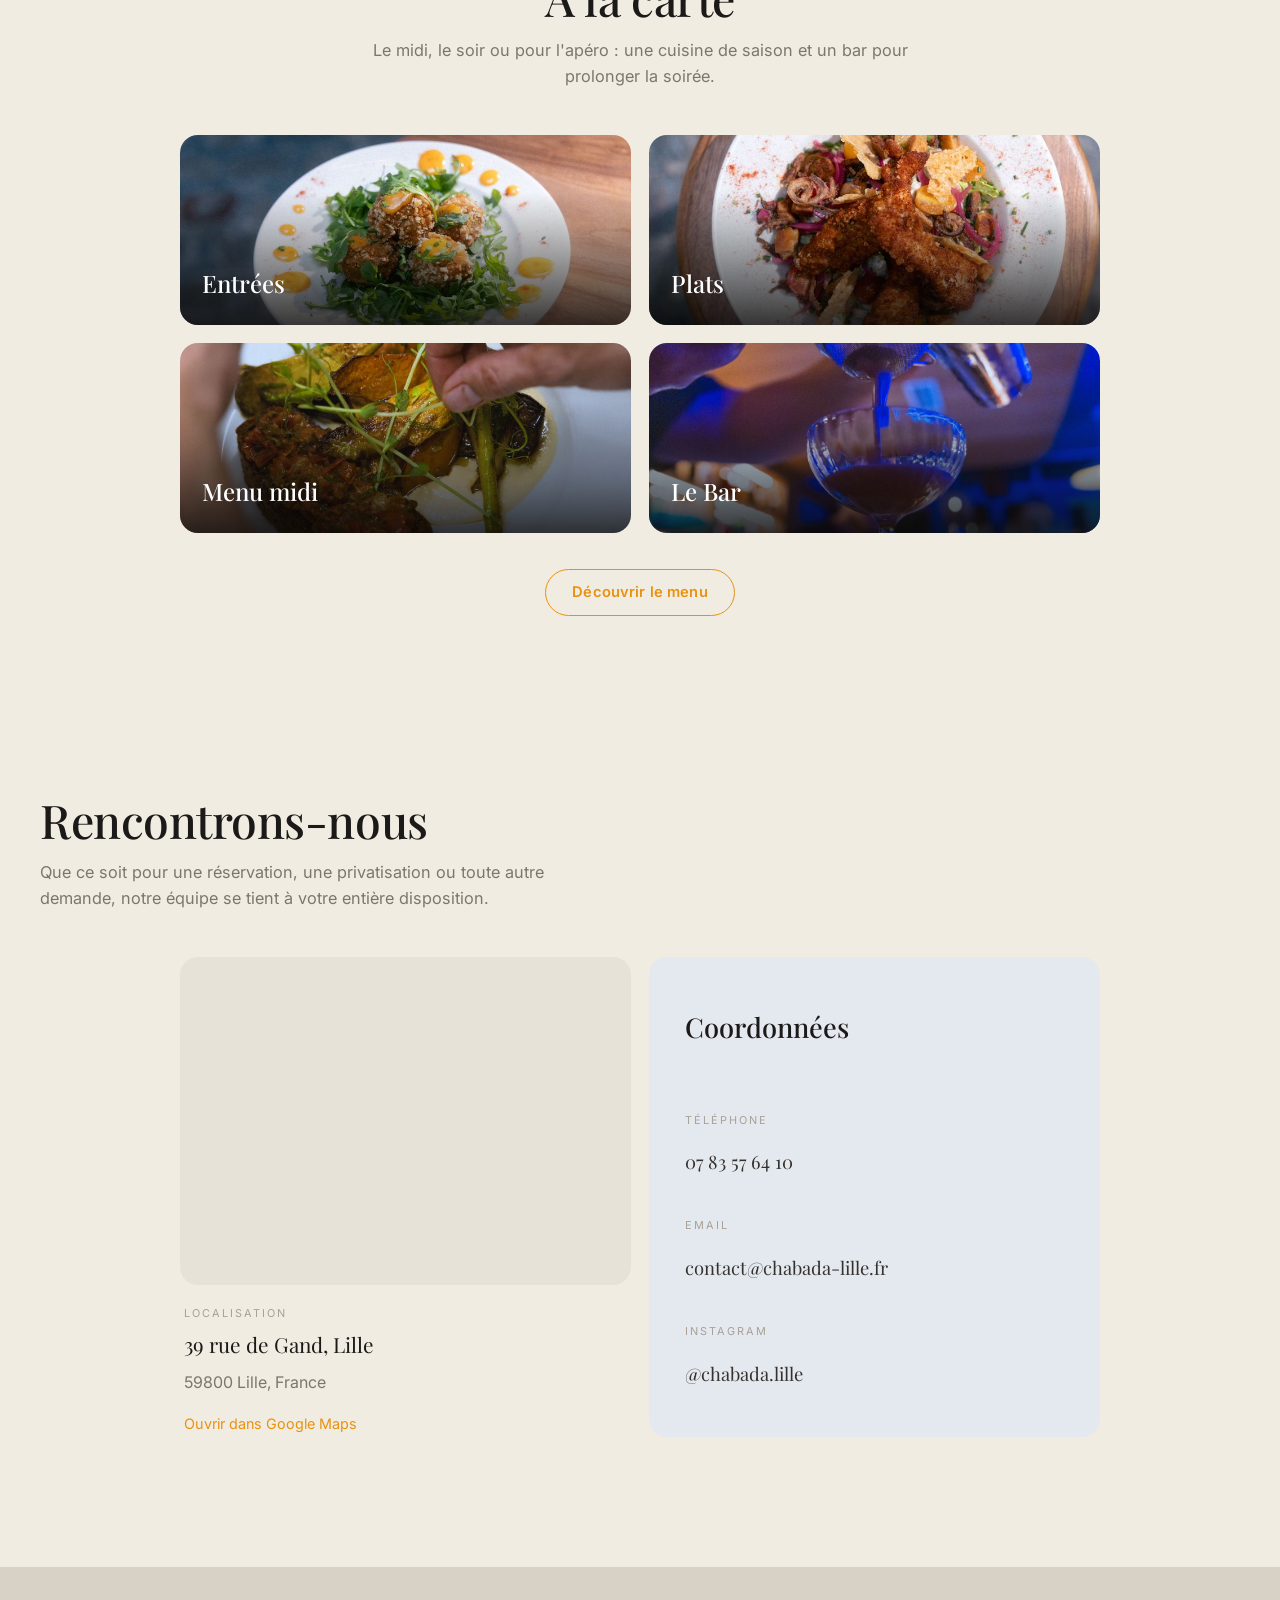
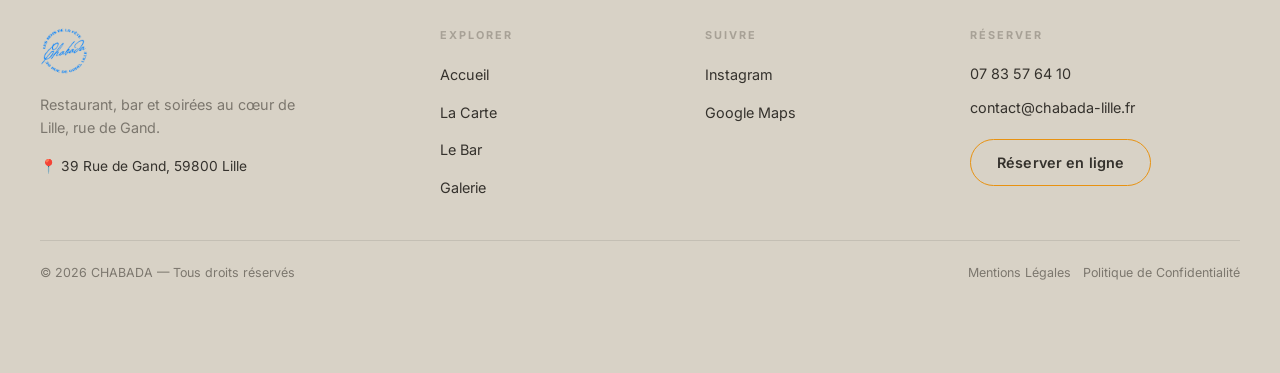
==== commit 9d5d0a6a: "Accueil Restaurant / Bar, nouvelle page Bar et vrais horaires. - Accueil : grande image coupée en de" ====
--- a/index.html
+++ b/index.html
@@ -1,14 +1,14 @@
-﻿<!DOCTYPE html>
+<!DOCTYPE html>
 <html lang="fr">
 <head>
 <meta charset="UTF-8" />
 <meta name="viewport" content="width=device-width, initial-scale=1.0" />
-<title>CHABADA — Bar · Restaurant · Cocktails · Lille</title>
-<meta name="description" content="CHABADA — Les sens de la fête. Bar, restaurant et cocktails au cœur de Lille. Haute cuisine, mixologie d'exception et nuits vibrantes." />
+<title>CHABADA — Restaurant &amp; Bar · Lille</title>
+<meta name="description" content="CHABADA, restaurant et bar au 39 rue de Gand à Lille : cuisine de saison le midi et le soir, soirées et DJ sets jusqu'à 2h." />
 <link rel="preconnect" href="https://fonts.googleapis.com" />
 <link rel="preconnect" href="https://fonts.gstatic.com" crossorigin />
-<link href="https://fonts.googleapis.com/css2?family=Playfair+Display:wght@400;500;600;700&family=Inter:wght@400;500;600&family=Great+Vibes&display=swap" rel="stylesheet" />
-<link rel="stylesheet" href="styles.css" />
+<link href="https://fonts.googleapis.com/css2?family=Playfair+Display:wght@400;500;600;700&family=Inter:wght@400;500;600&family=Great+Vibes&family=Monsieur+La+Doulaise&display=swap" rel="stylesheet" />
+<link rel="stylesheet" href="styles.css?v=bar1" />
 <link rel="icon" href="favicon.png" />
 </head>
 <body>
@@ -22,6 +22,7 @@
       <ul class="nav-links">
         <li><a href="index.html" class="active">Accueil</a></li>
         <li><a href="carte.html">Menu</a></li>
+        <li><a href="bar.html">Bar</a></li>
         <li><a href="galerie.html">Galerie</a></li>
         <li><a href="avis.html">Avis</a></li>
         <li><a href="contact.html">Contact</a></li>
@@ -35,18 +36,31 @@
 </header>
 
 <section class="wrap">
-  <div class="hero rounded-section">
-    <div class="hero-media">
-      <img src="images/hero.jpg" alt="Soirée au Chabada : menu, plats et cocktails" />
+  <div class="split-hero rounded-section">
+    <div class="split-tagline">
+      <span class="script-mark">Chabada</span>
+      <h1 class="display">Les sens de la fête</h1>
     </div>
-    <div class="hero-inner">
-      <span class="script-mark">Chabada</span>
-      <h1 class="display">Les sens de la fête.</h1>
-      <a href="carte.html" class="btn btn-ghost btn-lg">Découvrir la carte</a>
-    </div>
+    <a class="split-half" href="carte.html">
+      <img src="images/table-burger.jpg" alt="Table du restaurant Chabada" />
+      <div class="split-body">
+        <span class="split-label">Le Restaurant</span>
+        <h2>Cuisine de saison</h2>
+        <p>Midi du mercredi au dimanche · Soir du mardi au samedi</p>
+        <span class="split-link">Voir la carte</span>
+      </div>
+    </a>
+    <a class="split-half" href="bar.html">
+      <img src="images/bartender.jpg" alt="Soirée au bar du Chabada" />
+      <div class="split-body">
+        <span class="split-label">Le Bar</span>
+        <h2>Soirées &amp; DJ sets</h2>
+        <p>Dès 18h · Jusqu'à 2h du jeudi au samedi</p>
+        <span class="split-link">Découvrir le bar</span>
+      </div>
+    </a>
   </div>
 </section>
-
 <section class="section wrap infos">
   <div class="section-head center reveal">
     <h2 class="display">Infos Pratiques</h2>
@@ -58,34 +72,38 @@
         <ul class="info-list">
           <li><span class="ico" aria-hidden="true"></span> Terrasse</li>
           <li><span class="ico" aria-hidden="true"></span> Privatisation</li>
-          <li><span class="ico" aria-hidden="true"></span> DJ Sets</li>
+          <li><span class="ico" aria-hidden="true"></span> Soirées &amp; DJ sets</li>
         </ul>
         <ul class="info-list">
-          <li><span class="ico" aria-hidden="true"></span> Cocktails Signature</li>
-          <li><span class="ico" aria-hidden="true"></span> Wi-Fi</li>
-          <li><span class="ico" aria-hidden="true"></span> Online Booking</li>
+          <li><span class="ico" aria-hidden="true"></span> Cocktail signature</li>
+          <li><span class="ico" aria-hidden="true"></span> Planches apéro</li>
+          <li><span class="ico" aria-hidden="true"></span> Réservation en ligne</li>
         </ul>
       </div>
     </div>
     <div class="panel panel-2 reveal">
-      <h3>Horaires <span class="status-open">● Ouvert actuellement</span></h3>
-      <div class="hours-row"><span class="day">Lun–Jeu</span><span>12h–14h30, 19h–23h</span></div>
-      <div class="hours-row"><span class="day">Ven–Sam</span><span>12h–14h30, 19h–01h</span></div>
-      <div class="hours-row"><span class="day">Dim</span><span>Brunch 12h–16h</span></div>
+      <h3>Horaires</h3>
+      <div class="hours-row"><span class="day">Lundi</span><span>Fermé</span></div>
+      <div class="hours-row"><span class="day">Mardi</span><span>18h–23h</span></div>
+      <div class="hours-row"><span class="day">Mercredi</span><span>12h–14h30 · 18h–01h</span></div>
+      <div class="hours-row"><span class="day">Jeudi</span><span>12h–14h30 · 18h–02h</span></div>
+      <div class="hours-row"><span class="day">Vendredi</span><span>12h–14h30 · 18h–02h</span></div>
+      <div class="hours-row"><span class="day">Samedi</span><span>12h–02h</span></div>
+      <div class="hours-row"><span class="day">Dimanche</span><span>12h–15h</span></div>
     </div>
   </div>
 </section>
 
 <section class="section wrap">
   <div class="section-head center reveal">
-    <h2 class="display">Notre Carte</h2>
-    <p class="section-lead">Une sélection raffinée mêlant tradition française et audace contemporaine, pensée pour éveiller tous les sens.</p>
+    <h2 class="display">À la carte</h2>
+    <p class="section-lead">Le midi, le soir ou pour l'apéro : une cuisine de saison et un bar pour prolonger la soirée.</p>
   </div>
   <div class="carte-grid reveal">
     <a class="carte-card" href="carte.html?tab=entrees"><img src="images/croquettes.jpg" alt="Entrées" loading="lazy"><span>Entrées</span></a>
     <a class="carte-card" href="carte.html?tab=plats"><img src="images/plat-poulet.jpg" alt="Plats" loading="lazy"><span>Plats</span></a>
-    <a class="carte-card" href="carte.html?tab=cocktails"><img src="images/cocktails.jpg" alt="Cocktail préparé au bar" loading="lazy"><span>Cocktails</span></a>
-    <a class="carte-card" href="carte.html?tab=desserts"><img src="images/vins.jpg" alt="Desserts" loading="lazy"><span>Desserts</span></a>
+    <a class="carte-card" href="carte.html?service=midi"><img src="images/dressage.jpg" alt="Menu du midi" loading="lazy"><span>Menu midi</span></a>
+    <a class="carte-card" href="bar.html"><img src="images/cocktails.jpg" alt="Le bar du Chabada" loading="lazy"><span>Le Bar</span></a>
   </div>
   <div style="text-align:center;margin-top:36px;" class="reveal">
     <a href="carte.html" class="btn btn-ghost">Découvrir le menu</a>
@@ -131,10 +149,10 @@
   <div class="wrap footer-main">
     <div class="about">
       <img class="badge-sm" src="logo.png" alt="CHABADA" />
-      <p>Une destination sensorielle au cœur de Lille. Haute cuisine, mixologie d'exception et nuits vibrantes.</p>
+      <p>Restaurant, bar et soirées au cœur de Lille, rue de Gand.</p>
       <div class="addr">📍 39 Rue de Gand, 59800 Lille</div>
     </div>
-    <div class="fcol"><h5>Explorer</h5><ul><li><a href="index.html">Accueil</a></li><li><a href="carte.html">La Carte</a></li><li><a href="carte.html?tab=cocktails">Cocktails</a></li><li><a href="galerie.html">Galerie</a></li></ul></div>
+    <div class="fcol"><h5>Explorer</h5><ul><li><a href="index.html">Accueil</a></li><li><a href="carte.html">La Carte</a></li><li><a href="bar.html">Le Bar</a></li><li><a href="galerie.html">Galerie</a></li></ul></div>
     <div class="fcol"><h5>Suivre</h5><ul>
       <li><a href="https://www.instagram.com/chabada.lille?igsh=djIyaG9nZ2I1MGZv" target="_blank" rel="noopener noreferrer">Instagram</a></li>
       <li><a href="https://share.google/hMv1XoTxmGASfq7OC" target="_blank" rel="noopener noreferrer">Google Maps</a></li>
--- a/styles.css
+++ b/styles.css
@@ -479,3 +479,58 @@
   .zenchef-fab__icon { width: 46px; font-size: 26px; }
   .zenchef-fab__text { padding: 0 14px 0 12px; font-size: 14px; }
 }
+
+/* ---------- Accueil : Restaurant / Bar ---------- */
+.split-hero { position: relative; display: flex; margin-top: 24px; height: calc(100svh - var(--nav-h) - 48px); min-height: 520px; max-height: 760px; color: #fff; }
+.split-half { position: relative; flex: 1; display: flex; align-items: center; justify-content: center; text-align: center; overflow: hidden; transition: flex .5s ease; }
+.split-half + .split-half { border-left: 1px solid rgba(255,255,255,.25); }
+.split-half img { position: absolute; inset: 0; width: 100%; height: 100%; object-fit: cover; transition: transform .8s ease; }
+.split-half::after { content: ""; position: absolute; inset: 0; background: rgba(10,8,6,.5); }
+.split-half:hover { flex: 1.25; }
+.split-half:hover img { transform: scale(1.04); }
+.split-body { position: relative; z-index: 2; padding: 250px 30px 40px; display: grid; gap: 8px; justify-items: center; }
+.split-label { font-size: .7rem; letter-spacing: .2em; text-transform: uppercase; color: #f0c987; font-weight: 600; }
+.split-body h2 { font-family: var(--font-serif); font-weight: 500; font-size: clamp(1.8rem, 3vw, 2.5rem); line-height: 1.1; }
+.split-body p { font-size: .92rem; color: rgba(255,255,255,.82); }
+.split-link { margin-top: 8px; font-family: var(--font-serif); font-size: 1.05rem; padding-bottom: 3px; border-bottom: 2px solid var(--amber); }
+.split-tagline { position: absolute; z-index: 3; top: 30px; left: 0; right: 0; text-align: center; pointer-events: none; }
+.split-tagline .script-mark { display: block; padding-top: .15em; font-family: "Monsieur La Doulaise", cursive; font-weight: 400; font-size: clamp(4.5rem, 9vw, 7.5rem); line-height: 1; color: #f0c987; text-shadow: 0 2px 18px rgba(0,0,0,.35); }
+.split-tagline h1 { color: #fff; font-size: clamp(2rem, 4vw, 3rem); margin-top: -6px; }
+@media (max-width: 900px) {
+  .split-hero { flex-direction: column; height: auto; max-height: none; min-height: 0; }
+  .split-tagline { position: relative; top: auto; background: var(--ink); padding: 28px 20px 24px; }
+  .split-tagline .script-mark { font-size: 4.2rem; }
+  .split-half { min-height: 300px; }
+  .split-half + .split-half { border-left: 0; border-top: 1px solid rgba(255,255,255,.25); }
+  .split-half:hover { flex: 1; }
+  .split-body { padding: 40px 24px; }
+}
+
+/* ---------- Page Bar ---------- */
+.bar-hero { position: relative; margin-top: 24px; height: min(62svh, 560px); min-height: 380px; display: flex; align-items: flex-end; color: #fff; }
+.bar-hero img { position: absolute; inset: 0; width: 100%; height: 100%; object-fit: cover; }
+.bar-hero::after { content: ""; position: absolute; inset: 0; background: linear-gradient(180deg, rgba(10,8,6,.2) 30%, rgba(10,8,6,.8) 100%); }
+.bar-hero-inner { position: relative; z-index: 2; padding: 44px 48px; max-width: 640px; }
+.bar-hero .script-mark { font-family: var(--font-script); font-size: 2.6rem; color: #f0c987; display: block; line-height: 1.1; }
+.bar-hero h1 { color: #fff; font-size: clamp(2.2rem, 5vw, 3.6rem); margin: 4px 0 12px; }
+.bar-hero p { color: rgba(255,255,255,.85); }
+.bar-intro { display: grid; grid-template-columns: 1.1fr .9fr; gap: 48px; align-items: end; max-width: 920px; margin: 0 auto; }
+.bar-intro .eyebrow { display: block; margin-bottom: 12px; }
+.bar-intro .section-lead { margin: 0; }
+.bar-carte .section-head { margin-bottom: 34px; }
+.bar-cols { display: grid; grid-template-columns: 1fr 1fr; gap: 56px; max-width: 920px; margin: 0 auto; }
+.bar-cat { font-family: var(--font-serif); font-size: 1.35rem; font-weight: 500; margin: 28px 0 6px; padding-bottom: 8px; border-bottom: 2px solid var(--amber); display: inline-block; }
+.bar-cols > div > .bar-cat:first-child { margin-top: 0; }
+.bar-item { display: flex; justify-content: space-between; gap: 16px; padding: 12px 0; border-bottom: 1px solid var(--line-soft); color: var(--ink-soft); }
+.bar-photos { display: grid; grid-template-columns: repeat(4, 1fr); gap: 14px; }
+.bar-photos img { width: 100%; aspect-ratio: 3/4; object-fit: cover; border-radius: var(--radius); }
+.bar-infos { max-width: 920px; margin: 0 auto; }
+.bar-p { color: var(--ink-soft); font-size: .95rem; margin-bottom: 18px; }
+.bar-links { display: grid; gap: 8px; }
+.bar-links a { font-family: var(--font-serif); font-size: 1.1rem; justify-self: start; border-bottom: 2px solid var(--amber); }
+.bar-links a:hover { color: var(--amber); }
+@media (max-width: 900px) {
+  .bar-intro, .bar-cols { grid-template-columns: 1fr; gap: 24px; }
+  .bar-photos { grid-template-columns: 1fr 1fr; }
+  .bar-hero-inner { padding: 28px 24px; }
+}
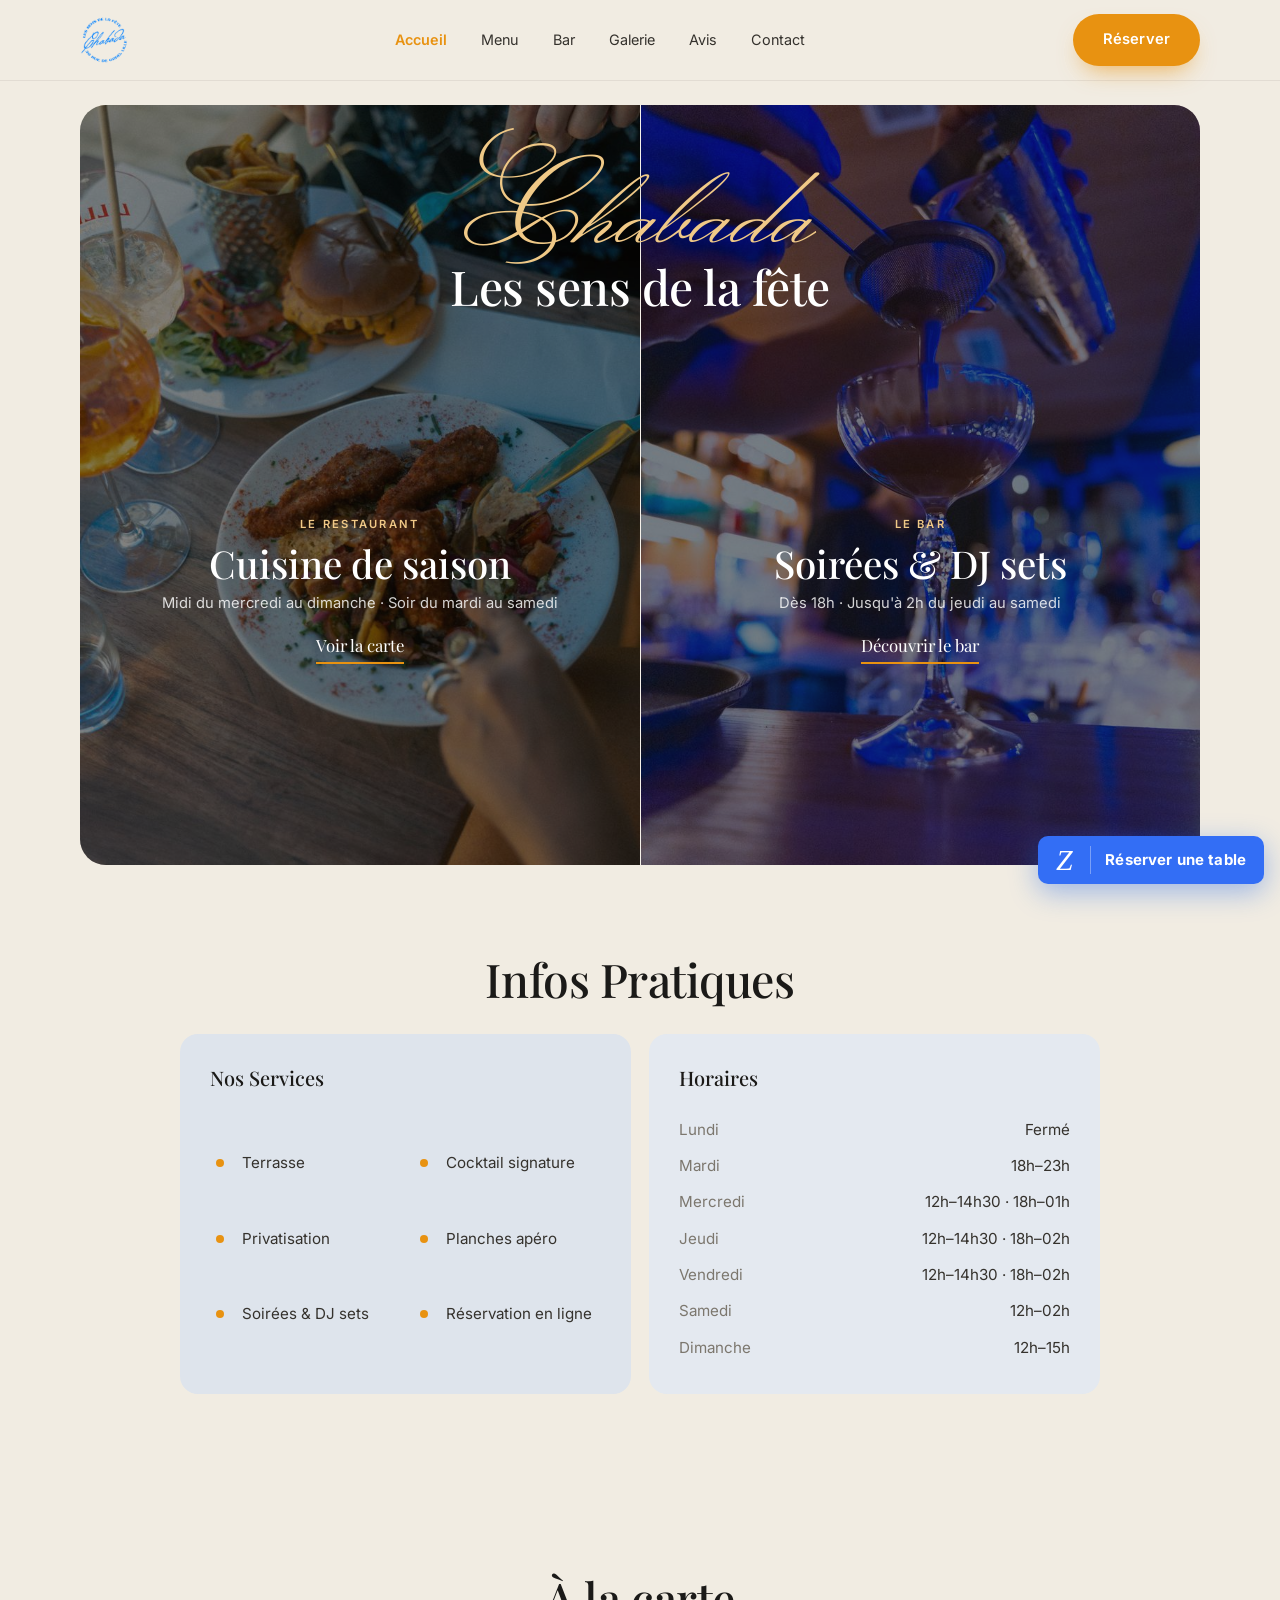
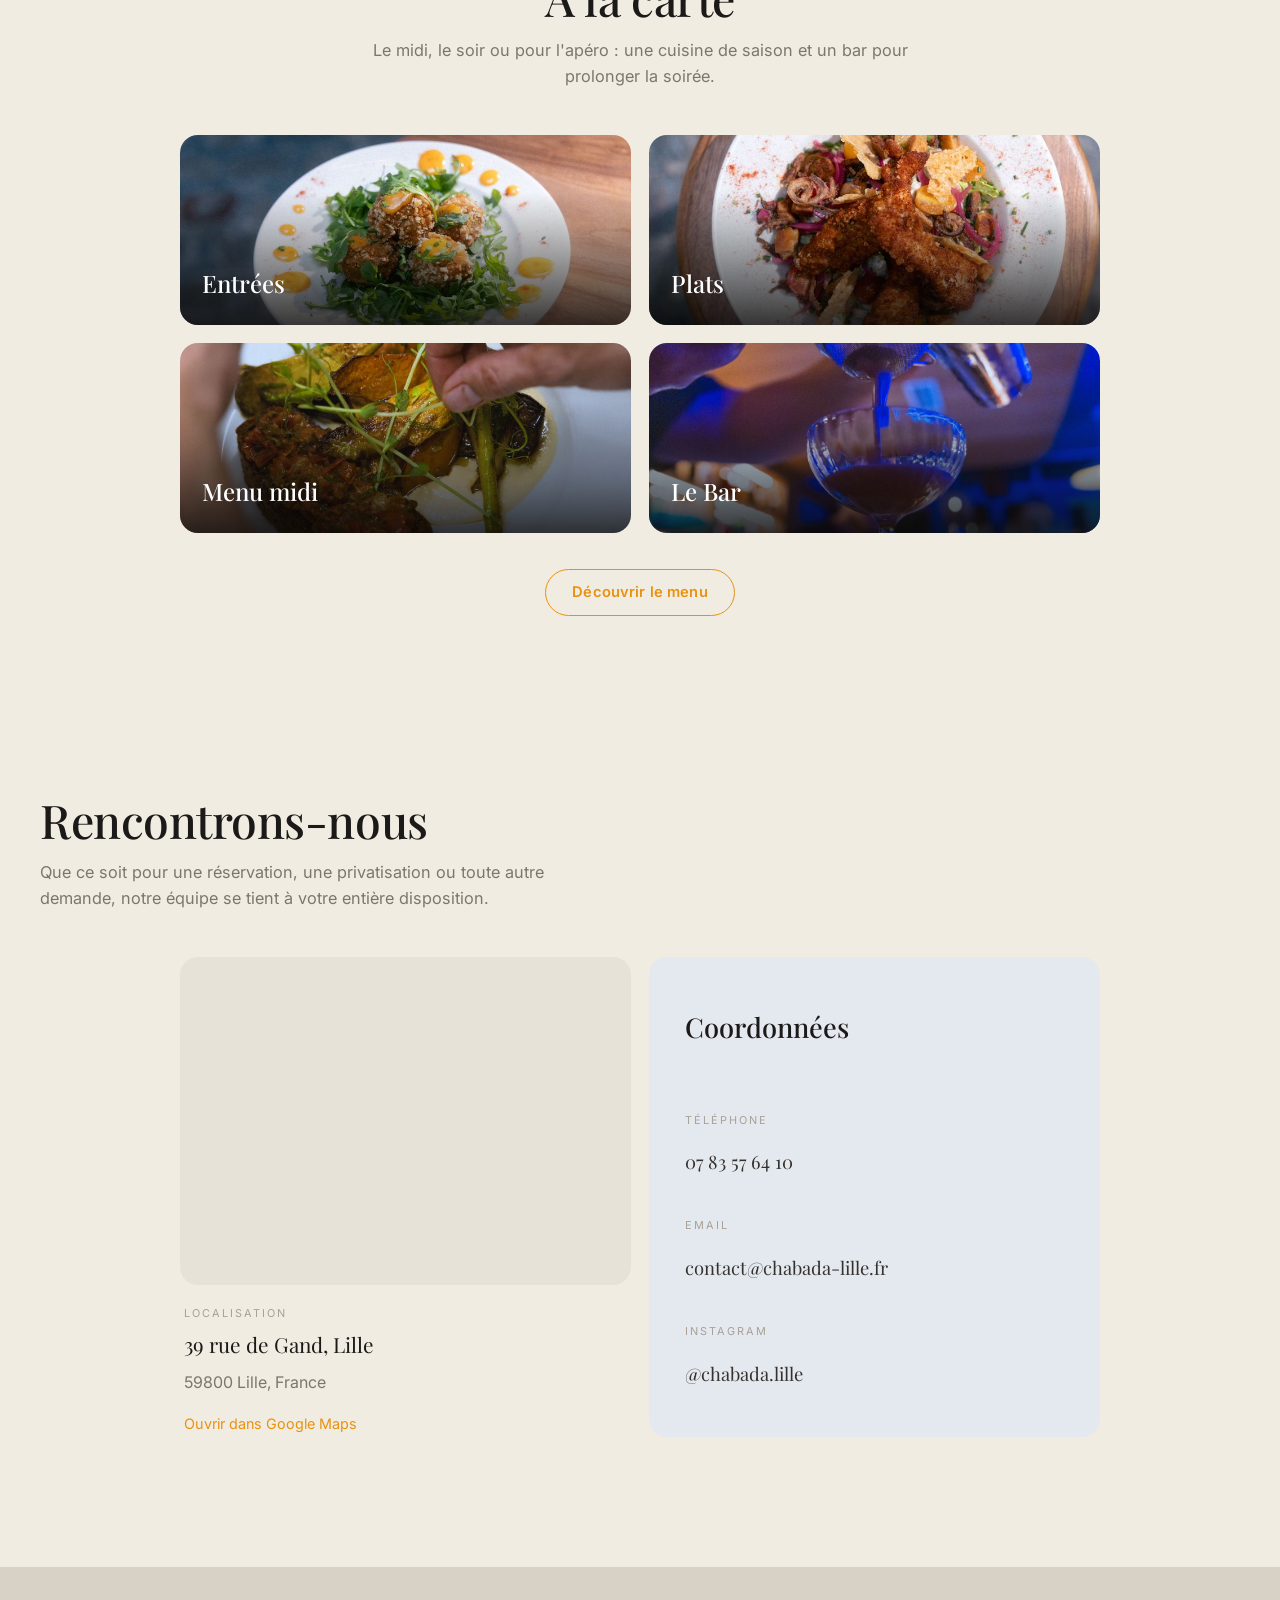
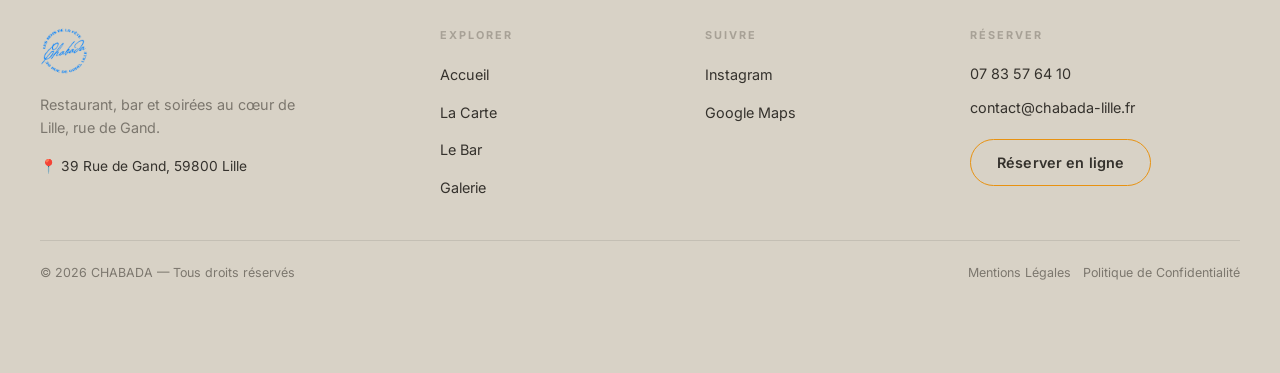
==== commit a2fd6090: "Services : répartis sur toute la hauteur de l'encadré (accueil et contact). Co-Authored-By: Claude O" ====
--- a/index.html
+++ b/index.html
@@ -8,7 +8,7 @@
 <link rel="preconnect" href="https://fonts.googleapis.com" />
 <link rel="preconnect" href="https://fonts.gstatic.com" crossorigin />
 <link href="https://fonts.googleapis.com/css2?family=Playfair+Display:wght@400;500;600;700&family=Inter:wght@400;500;600&family=Great+Vibes&family=Monsieur+La+Doulaise&display=swap" rel="stylesheet" />
-<link rel="stylesheet" href="styles.css?v=bar1" />
+<link rel="stylesheet" href="styles.css?v=bar3" />
 <link rel="icon" href="favicon.png" />
 </head>
 <body>
@@ -68,7 +68,7 @@
   <div class="info-grid">
     <div class="panel reveal">
       <h3>Nos Services</h3>
-      <div style="display:grid;grid-template-columns:1fr 1fr;gap:16px;">
+      <div class="services-grid">
         <ul class="info-list">
           <li><span class="ico" aria-hidden="true"></span> Terrasse</li>
           <li><span class="ico" aria-hidden="true"></span> Privatisation</li>
--- a/styles.css
+++ b/styles.css
@@ -170,6 +170,9 @@
 .infos .panel { padding: 28px 30px; }
 .infos .panel h3 { font-size: 1.25rem; margin-bottom: 18px; }
 .infos .info-list { gap: 12px; }
+.panel:has(.services-grid) { display: flex; flex-direction: column; }
+.services-grid { flex: 1; display: grid; grid-template-columns: 1fr 1fr; gap: 16px; }
+.services-grid .info-list { align-content: space-evenly; }
 .info-grid { display: grid; grid-template-columns: 1fr 1fr; gap: 24px; margin-top: 34px; }
 .info-list { list-style: none; display: grid; gap: 18px; }
 .info-list li { display: flex; align-items: center; gap: 12px; color: var(--ink-soft); font-size: .95rem; }
@@ -507,30 +510,51 @@
 }
 
 /* ---------- Page Bar ---------- */
-.bar-hero { position: relative; margin-top: 24px; height: min(62svh, 560px); min-height: 380px; display: flex; align-items: flex-end; color: #fff; }
-.bar-hero img { position: absolute; inset: 0; width: 100%; height: 100%; object-fit: cover; }
-.bar-hero::after { content: ""; position: absolute; inset: 0; background: linear-gradient(180deg, rgba(10,8,6,.2) 30%, rgba(10,8,6,.8) 100%); }
-.bar-hero-inner { position: relative; z-index: 2; padding: 44px 48px; max-width: 640px; }
-.bar-hero .script-mark { font-family: var(--font-script); font-size: 2.6rem; color: #f0c987; display: block; line-height: 1.1; }
-.bar-hero h1 { color: #fff; font-size: clamp(2.2rem, 5vw, 3.6rem); margin: 4px 0 12px; }
-.bar-hero p { color: rgba(255,255,255,.85); }
-.bar-intro { display: grid; grid-template-columns: 1.1fr .9fr; gap: 48px; align-items: end; max-width: 920px; margin: 0 auto; }
-.bar-intro .eyebrow { display: block; margin-bottom: 12px; }
-.bar-intro .section-lead { margin: 0; }
-.bar-carte .section-head { margin-bottom: 34px; }
-.bar-cols { display: grid; grid-template-columns: 1fr 1fr; gap: 56px; max-width: 920px; margin: 0 auto; }
-.bar-cat { font-family: var(--font-serif); font-size: 1.35rem; font-weight: 500; margin: 28px 0 6px; padding-bottom: 8px; border-bottom: 2px solid var(--amber); display: inline-block; }
-.bar-cols > div > .bar-cat:first-child { margin-top: 0; }
-.bar-item { display: flex; justify-content: space-between; gap: 16px; padding: 12px 0; border-bottom: 1px solid var(--line-soft); color: var(--ink-soft); }
-.bar-photos { display: grid; grid-template-columns: repeat(4, 1fr); gap: 14px; }
-.bar-photos img { width: 100%; aspect-ratio: 3/4; object-fit: cover; border-radius: var(--radius); }
-.bar-infos { max-width: 920px; margin: 0 auto; }
+.bar2-section { padding: 56px 0 0; }
+.bar2-section:last-of-type { padding-bottom: 80px; }
+.bar2-hero { position: relative; margin-top: 24px; height: min(64svh, 580px); min-height: 400px; display: flex; align-items: center; justify-content: center; text-align: center; color: #fff; }
+.bar2-hero img { position: absolute; inset: 0; width: 100%; height: 100%; object-fit: cover; }
+.bar2-hero::after { content: ""; position: absolute; inset: 0; background: rgba(10,8,6,.5); }
+.bar2-hero-inner { position: relative; z-index: 2; padding: 30px 24px; }
+.bar2-logo { display: block; padding-top: .15em; font-family: "Monsieur La Doulaise", cursive; font-size: clamp(4rem, 8vw, 6.5rem); line-height: 1; color: #f0c987; text-shadow: 0 2px 18px rgba(0,0,0,.35); }
+.bar2-hero h1 { color: #fff; font-size: clamp(2rem, 4vw, 3rem); margin: -4px 0 10px; }
+.bar2-hero p { color: rgba(255,255,255,.85); }
+.bar2-hero-links { display: flex; justify-content: center; gap: 28px; margin-top: 22px; }
+.bar2-hero-links a, .bar2-link { font-family: var(--font-serif); font-size: 1.1rem; padding-bottom: 3px; border-bottom: 2px solid var(--amber); }
+.bar2-hero-links a:hover, .bar2-link:hover { color: var(--amber); }
+.bar2-intro { max-width: 640px; margin: 0 auto; text-align: center; }
+.bar2-intro .eyebrow { display: block; margin-bottom: 12px; }
+.bar2-intro h2 { font-size: clamp(1.8rem, 3.4vw, 2.5rem); }
+.bar2-intro p { color: var(--muted); margin-top: 16px; }
+.bar2-menu { max-width: 920px; margin: 0 auto; display: grid; grid-template-columns: 1fr 1px 1fr; gap: 40px; text-align: center; padding: 44px 36px; }
+.bar2-menu-sep { background: var(--line); }
+.bar2-menu h3 { font-family: var(--font-serif); font-size: 1.5rem; font-weight: 500; display: inline-block; padding-bottom: 6px; border-bottom: 2px solid var(--amber); margin-bottom: 18px; }
+.bar2-menu ul { list-style: none; display: grid; gap: 10px; font-family: var(--font-serif); font-size: 1.12rem; color: var(--ink-soft); }
+.bar2-note { margin-top: 26px; color: var(--muted); font-size: .88rem; }
+.bar2-nights { max-width: 920px; margin: 0 auto; display: grid; grid-template-columns: 1.2fr .8fr; background: var(--ink); color: #fff; border-radius: var(--radius); overflow: hidden; }
+.bar2-nights-text { padding: 44px 40px; display: grid; gap: 14px; align-content: center; }
+.bar2-nights h2 { color: #fff; font-size: clamp(1.7rem, 3vw, 2.3rem); }
+.bar2-nights p { color: rgba(255,255,255,.75); }
+.bar2-nights .bar2-link { justify-self: start; color: #fff; }
+.bar2-nights img { width: 100%; height: 100%; min-height: 300px; object-fit: cover; }
+.bar2-photos { max-width: 920px; margin: 0 auto; display: grid; grid-template-columns: repeat(3, 1fr); gap: 14px; }
+.bar2-photos img { width: 100%; aspect-ratio: 3/4; object-fit: cover; border-radius: var(--radius); }
+.bar2-infos { max-width: 920px; margin: 0 auto; display: grid; grid-template-columns: 1fr 1fr; gap: 18px; }
+.bar2-addr { display: grid; gap: 4px; margin-top: 22px; padding-top: 18px; border-top: 1px solid var(--line); color: var(--ink-soft); }
+.bar2-addr .label { font-size: .68rem; letter-spacing: .18em; text-transform: uppercase; color: var(--muted-2); }
+.bar2-addr a { color: var(--amber); font-size: .9rem; }
+@media (max-width: 900px) {
+  .bar2-section { padding-top: 40px; }
+  .bar2-menu { grid-template-columns: 1fr; gap: 28px; padding: 32px 22px; }
+  .bar2-menu-sep { height: 1px; }
+  .bar2-nights { grid-template-columns: 1fr; }
+  .bar2-nights-text { padding: 32px 24px; }
+  .bar2-nights img { min-height: 240px; }
+  .bar2-photos { grid-template-columns: 1fr 1fr; }
+  .bar2-photos img:last-child { display: none; }
+  .bar2-infos { grid-template-columns: 1fr; }
+}
 .bar-p { color: var(--ink-soft); font-size: .95rem; margin-bottom: 18px; }
 .bar-links { display: grid; gap: 8px; }
 .bar-links a { font-family: var(--font-serif); font-size: 1.1rem; justify-self: start; border-bottom: 2px solid var(--amber); }
 .bar-links a:hover { color: var(--amber); }
-@media (max-width: 900px) {
-  .bar-intro, .bar-cols { grid-template-columns: 1fr; gap: 24px; }
-  .bar-photos { grid-template-columns: 1fr 1fr; }
-  .bar-hero-inner { padding: 28px 24px; }
-}
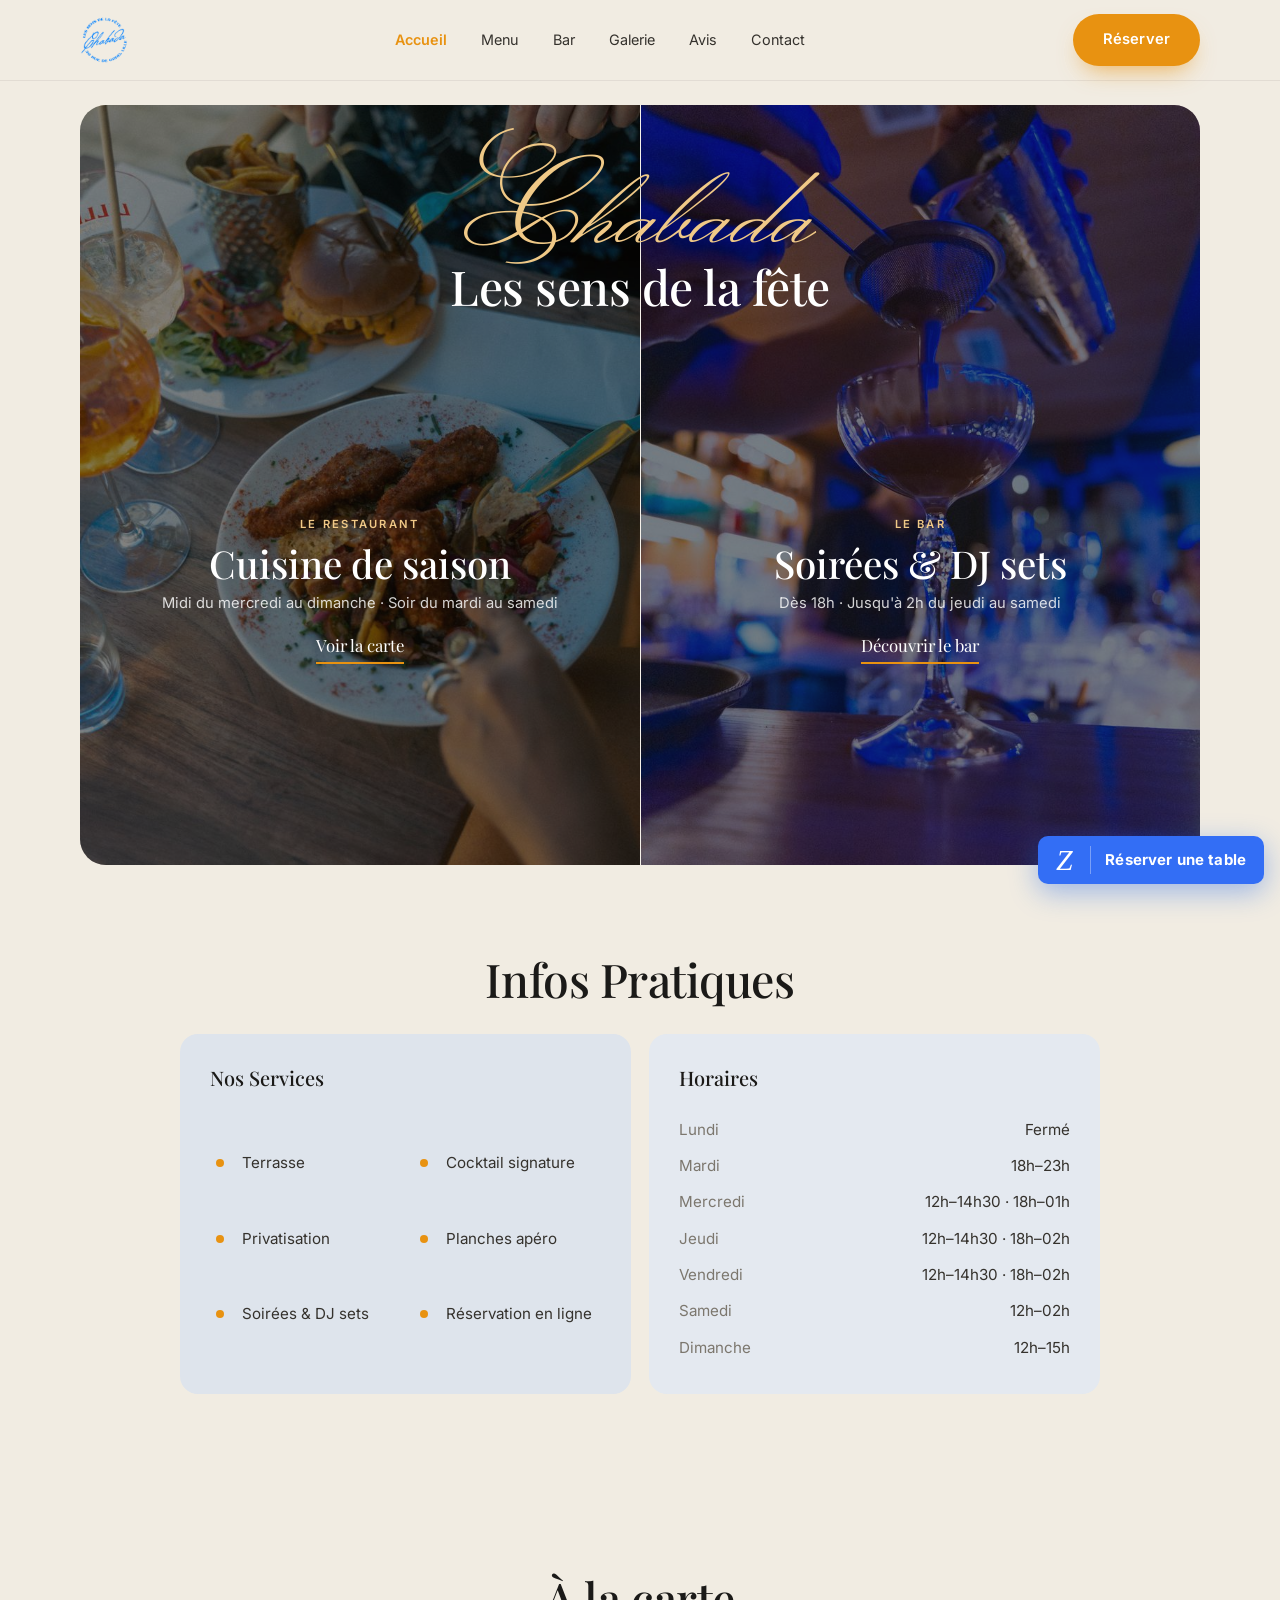
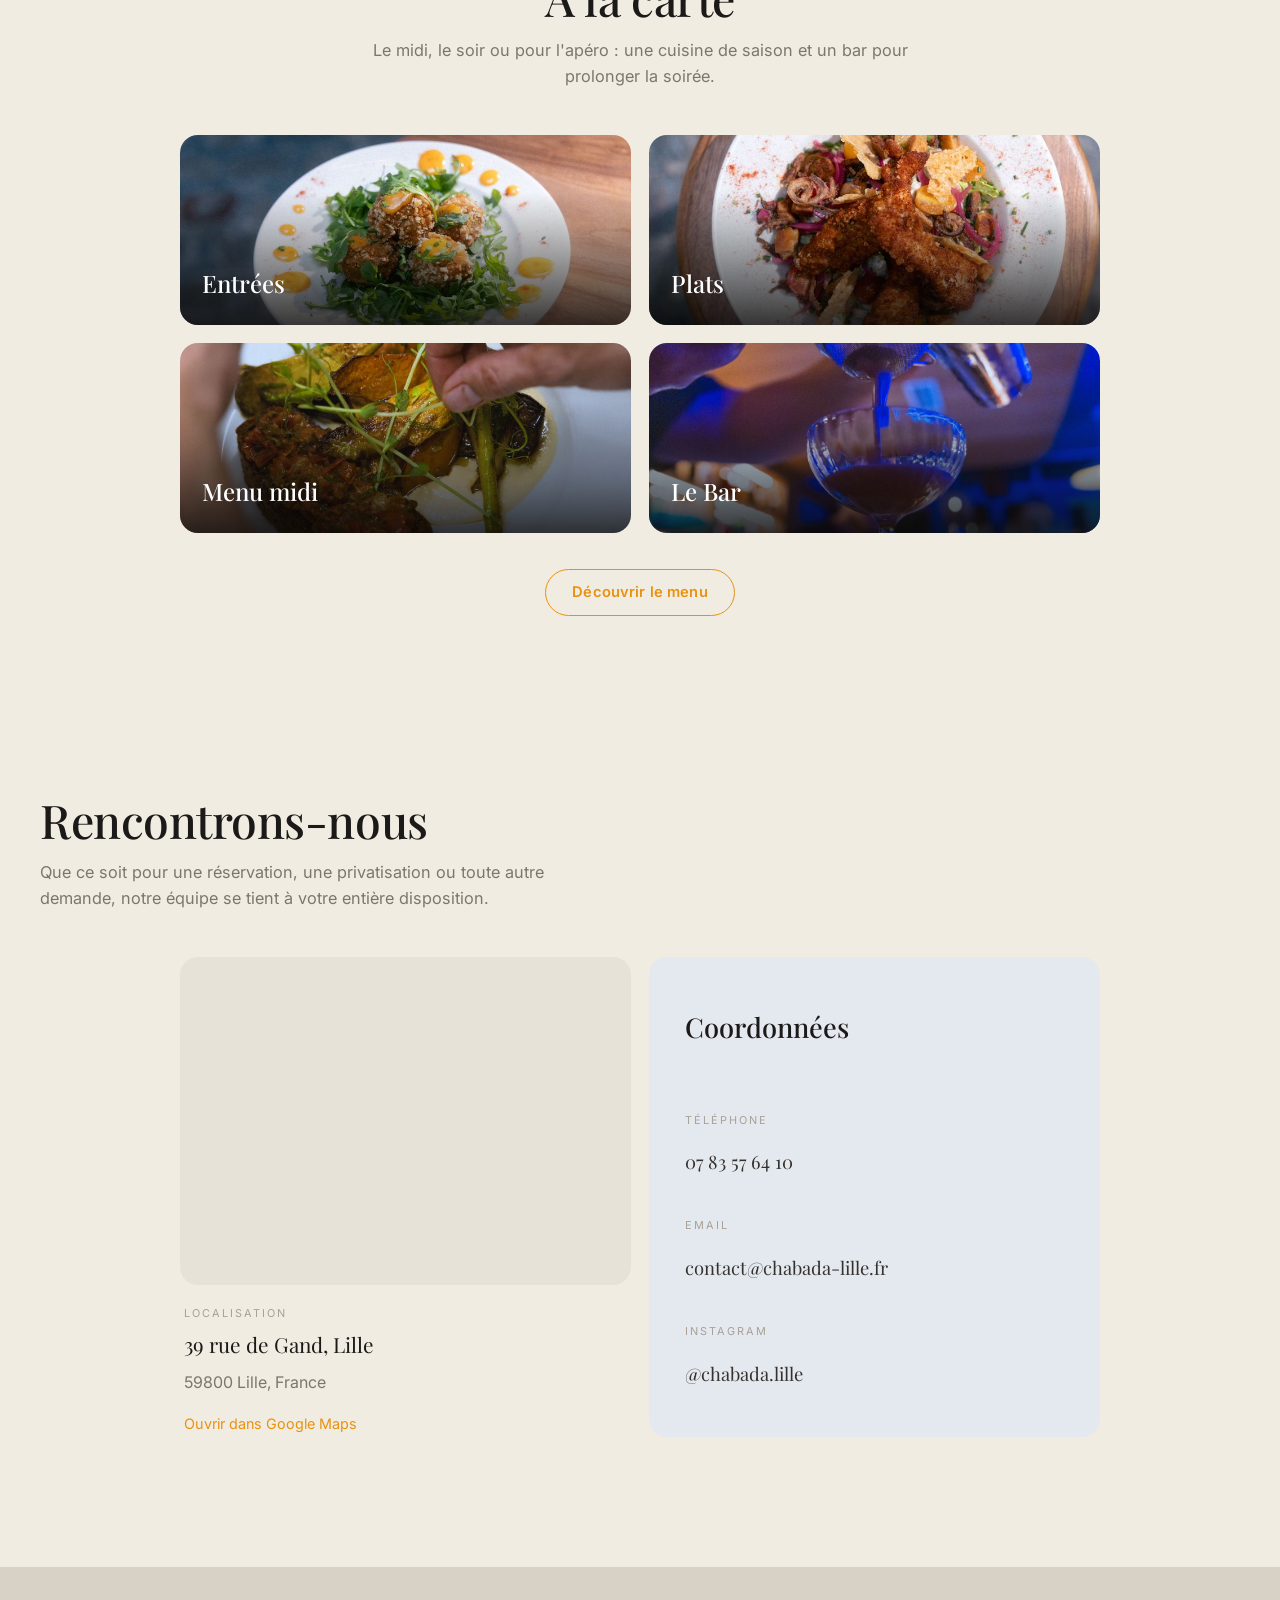
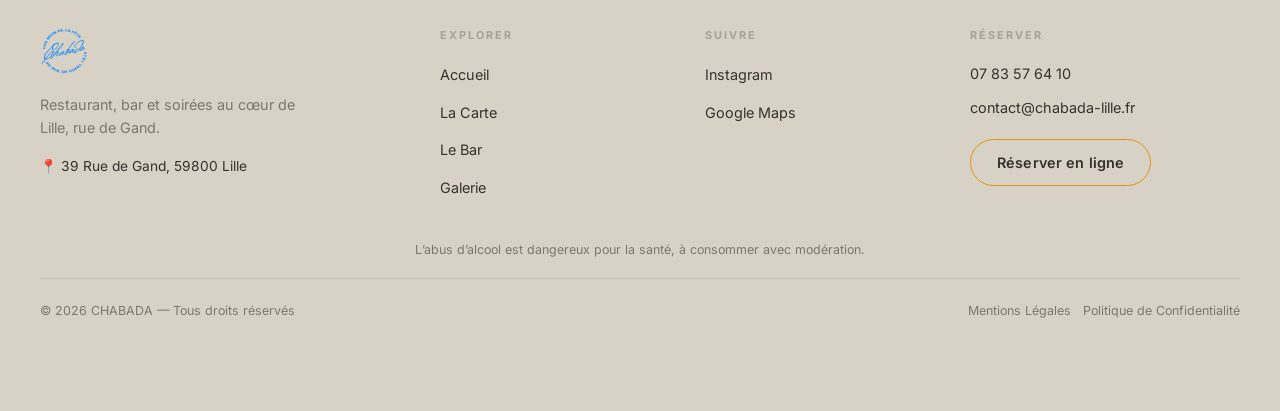
==== commit 2b925939: "Mentions légales : hébergeur OVH, texte données personnelles, mention alcool en pied de page. Co-Aut" ====
--- a/index.html
+++ b/index.html
@@ -8,7 +8,7 @@
 <link rel="preconnect" href="https://fonts.googleapis.com" />
 <link rel="preconnect" href="https://fonts.gstatic.com" crossorigin />
 <link href="https://fonts.googleapis.com/css2?family=Playfair+Display:wght@400;500;600;700&family=Inter:wght@400;500;600&family=Great+Vibes&family=Monsieur+La+Doulaise&display=swap" rel="stylesheet" />
-<link rel="stylesheet" href="styles.css?v=bar3" />
+<link rel="stylesheet" href="styles.css?v=legal1" />
 <link rel="icon" href="favicon.png" />
 </head>
 <body>
@@ -159,6 +159,7 @@
     </ul></div>
     <div class="fcol"><h5>Réserver</h5><div class="phone"><a href="tel:+33783576410">07 83 57 64 10</a></div><div class="phone"><a href="mailto:contact@chabada-lille.fr">contact@chabada-lille.fr</a></div><a href="https://bookings.zenchef.com/results?rid=385591" class="btn btn-ghost" target="_blank" rel="noopener noreferrer">Réserver en ligne</a></div>
   </div>
+  <div class="wrap footer-alcohol">L’abus d’alcool est dangereux pour la santé, à consommer avec modération.</div>
   <div class="wrap footer-bottom">
     <span>© 2026 CHABADA — Tous droits réservés</span>
     <span><a href="mentions-legales.html">Mentions Légales</a> &nbsp; <a href="mentions-legales.html#donnees-personnelles">Politique de Confidentialité</a></span>
--- a/styles.css
+++ b/styles.css
@@ -364,6 +364,7 @@
 .footer .phone { color: var(--ink-soft); font-size: .95rem; margin-bottom: 10px; }
 .footer .phone a { color: inherit; }
 .footer .fcol .btn { margin-top: 8px; }
+.footer-alcohol { padding: 0 0 18px; text-align: center; font-size: .78rem; color: var(--muted); }
 .footer-bottom { border-top: 1px solid rgba(27,26,24,.1); padding: 22px 0 90px; display: flex; justify-content: space-between; font-size: .78rem; color: var(--muted); }
 .footer-bottom a { color: var(--muted); }
 .footer-bottom a:hover { color: var(--ink); }
@@ -522,10 +523,11 @@
 .bar2-hero-links { display: flex; justify-content: center; gap: 28px; margin-top: 22px; }
 .bar2-hero-links a, .bar2-link { font-family: var(--font-serif); font-size: 1.1rem; padding-bottom: 3px; border-bottom: 2px solid var(--amber); }
 .bar2-hero-links a:hover, .bar2-link:hover { color: var(--amber); }
-.bar2-intro { max-width: 640px; margin: 0 auto; text-align: center; }
+.bar2-intro { max-width: 720px; margin: 0 auto; text-align: center; }
 .bar2-intro .eyebrow { display: block; margin-bottom: 12px; }
 .bar2-intro h2 { font-size: clamp(1.8rem, 3.4vw, 2.5rem); }
-.bar2-intro p { color: var(--muted); margin-top: 16px; }
+.bar2-intro p { color: var(--muted); margin-top: 14px; }
+.bar2-intro .bar2-sign { margin-top: 22px; font-family: var(--font-serif); font-size: 1.25rem; color: var(--ink); }
 .bar2-menu { max-width: 920px; margin: 0 auto; display: grid; grid-template-columns: 1fr 1px 1fr; gap: 40px; text-align: center; padding: 44px 36px; }
 .bar2-menu-sep { background: var(--line); }
 .bar2-menu h3 { font-family: var(--font-serif); font-size: 1.5rem; font-weight: 500; display: inline-block; padding-bottom: 6px; border-bottom: 2px solid var(--amber); margin-bottom: 18px; }
